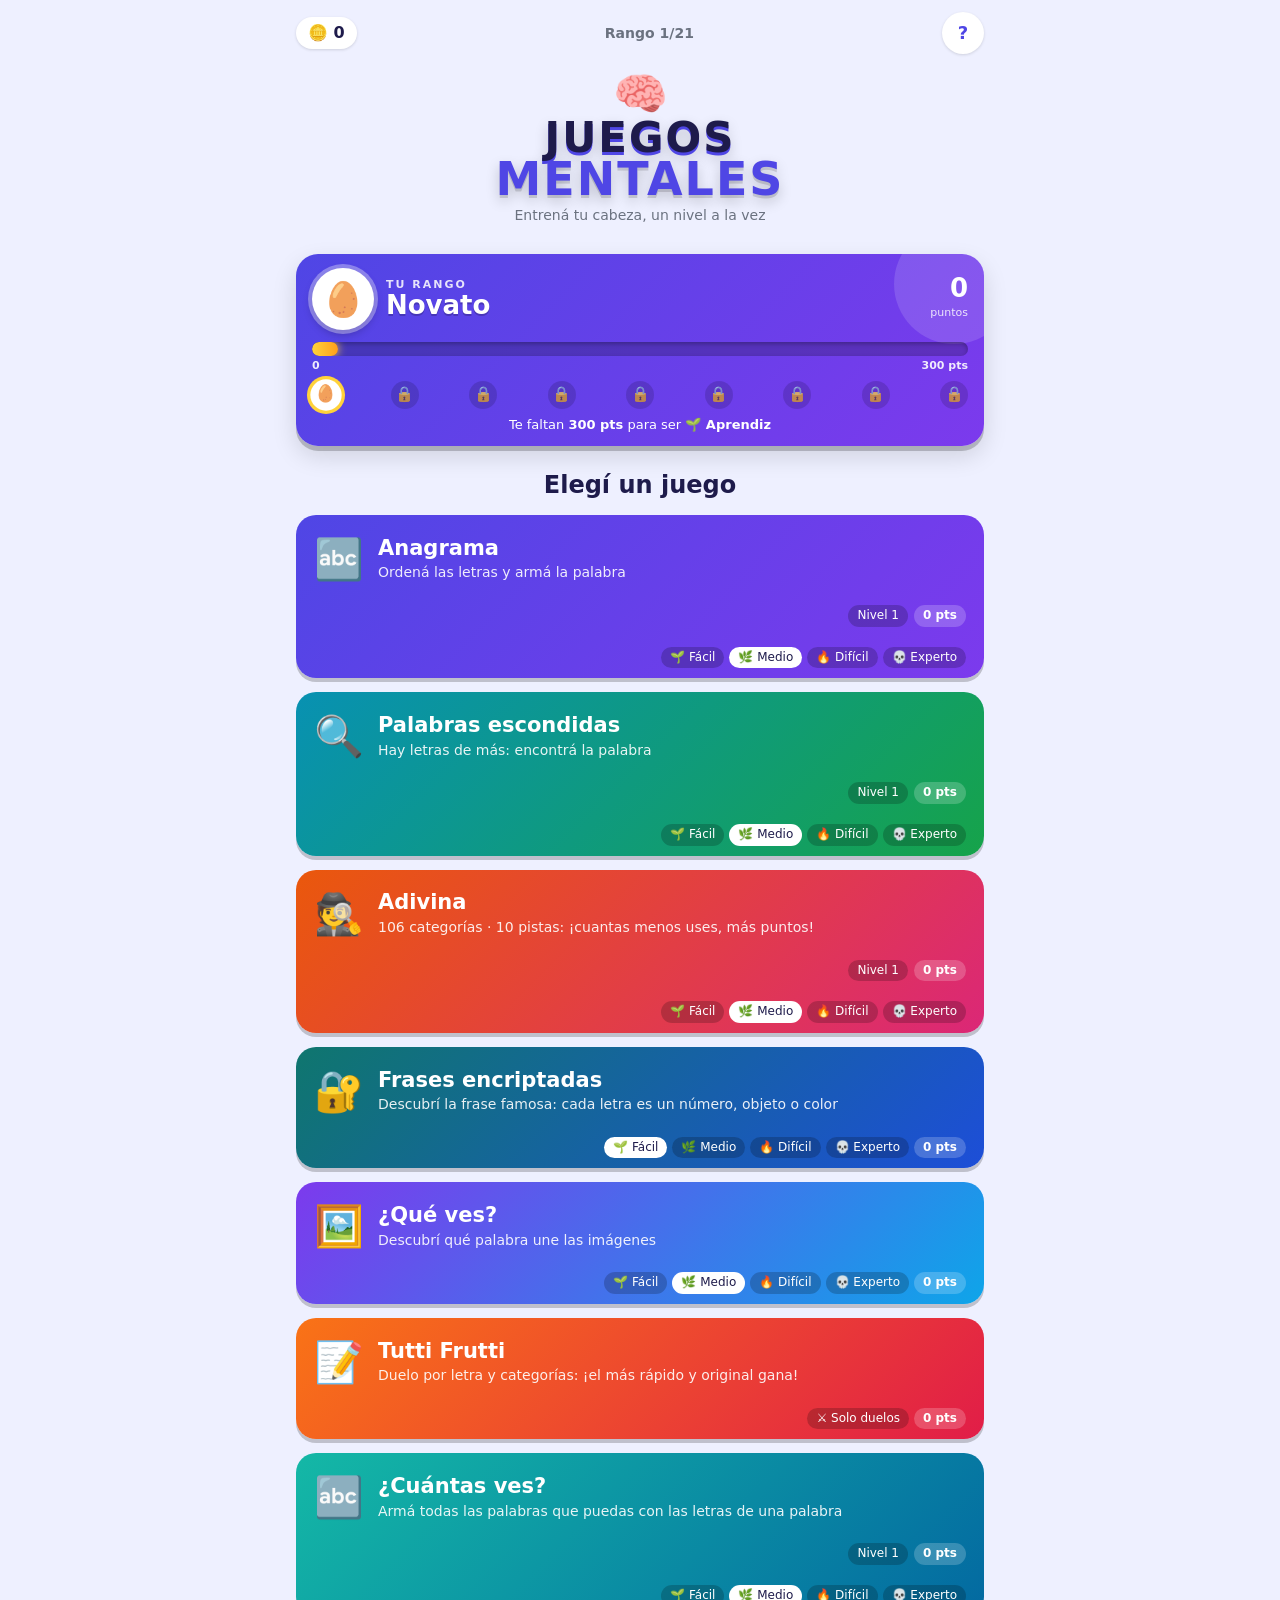
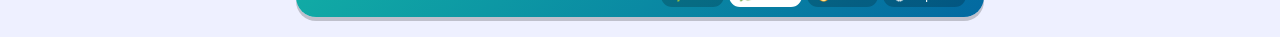
==== index.html @ 16357aaf "Duelos de Anagrama y Palabras escondidas como en Frases encriptadas; teclado QWERTY Co-Authored-By: " ====
<!doctype html>
<html lang="es-AR">
<head>
<meta charset="utf-8">
<meta name="viewport" content="width=device-width, initial-scale=1, viewport-fit=cover, user-scalable=no">
<title>Juegos mentales</title>
<meta name="description" content="Ordená las letras y encontrá la palabra. Niveles, tiempo, premios y logros.">
<meta name="theme-color" content="#4f46e5">
<link rel="manifest" href="manifest.webmanifest">
<link rel="icon" href="icons/icon.svg" type="image/svg+xml">
<link rel="apple-touch-icon" href="icons/icon-192.png">
<meta name="apple-mobile-web-app-capable" content="yes">
<meta name="mobile-web-app-capable" content="yes">
<meta name="apple-mobile-web-app-title" content="Juegos mentales">
<meta name="apple-mobile-web-app-status-bar-style" content="default">
<link rel="stylesheet" href="styles.css">
</head>
<body data-theme="claro">
<div id="app">
  <section id="menu" class="screen">
    <div class="topbar"><span class="coins">🪙 <b id="mCoins">0</b></span><span class="rank" id="mRank"></span><button class="ib help" data-help="all" aria-label="Cómo se juega">?</button></div>
    <div class="brand"><div class="brain">🧠</div><h1>JUEGOS<br><span>MENTALES</span></h1><p>Entrená tu cabeza, un nivel a la vez</p></div>
    <button class="grank" id="gRank" aria-label="Ver todos los rangos">
      <div class="gtop"><div class="gbadge" id="mBadge">🥚</div><div class="gname"><small>TU RANGO</small><b id="mRankName"></b></div><div class="gpts"><b id="mTotal">0</b><small>puntos</small></div></div>
      <div class="gtrack"><div class="gbar"><i id="mBar"></i></div><div class="gends"><span id="mFrom"></span><span id="mTo"></span></div></div>
      <div class="gsteps" id="mSteps"></div>
      <p class="gnext" id="mNext"></p>
    </button>
    <h2 class="mt">Elegí un juego</h2>
    <button class="gcard g1" data-game="ana"><span class="ico">🔤</span><span><b>Anagrama</b><small>Ordená las letras y armá la palabra</small></span><em><span id="mLvAna"></span><u id="mPtsAna"></u></em><em class="chips"><span data-diff="f">🌱 Fácil</span><span data-diff="m">🌿 Medio</span><span data-diff="d">🔥 Difícil</span><span data-diff="e">💀 Experto</span></em></button>
    <button class="gcard g2" data-game="hid"><span class="ico">🔍</span><span><b>Palabras escondidas</b><small>Hay letras de más: encontrá la palabra</small></span><em><span id="mLvHid"></span><u id="mPtsHid"></u></em><em class="chips"><span data-diff="f">🌱 Fácil</span><span data-diff="m">🌿 Medio</span><span data-diff="d">🔥 Difícil</span><span data-diff="e">💀 Experto</span></em></button>
    <button class="gcard g3" data-game="adi"><span class="ico">🕵️</span><span><b>Adivina</b><small>106 categorías · 10 pistas: ¡cuantas menos uses, más puntos!</small></span><em><span id="mLvAdi"></span><u id="mPtsAdi"></u></em><em class="chips"><span data-diff="f">🌱 Fácil</span><span data-diff="m">🌿 Medio</span><span data-diff="d">🔥 Difícil</span><span data-diff="e">💀 Experto</span></em></button>
    <button class="gcard g4" data-game="cri"><span class="ico">🔐</span><span><b>Frases encriptadas</b><small>Descubrí la frase famosa: cada letra es un número, objeto o color</small></span>
      <em class="chips"><span data-diff="f">🌱 Fácil</span><span data-diff="m">🌿 Medio</span><span data-diff="d">🔥 Difícil</span><span data-diff="e">💀 Experto</span><u id="mPtsCri"></u></em></button>
    <button class="gcard g5" data-game="qv"><span class="ico">🖼️</span><span><b>¿Qué ves?</b><small>Descubrí qué palabra une las imágenes</small></span><em class="chips"><span data-diff="f">🌱 Fácil</span><span data-diff="m">🌿 Medio</span><span data-diff="d">🔥 Difícil</span><span data-diff="e">💀 Experto</span><u id="mPtsQv"></u></em></button>
    <button class="gcard g6" data-game="tf"><span class="ico">📝</span><span><b>Tutti Frutti</b><small>Duelo por letra y categorías: ¡el más rápido y original gana!</small></span><em class="chips"><span>⚔ Solo duelos</span><u id="mPtsTf"></u></em></button>
    <button class="gcard g7" data-game="cv"><span class="ico">🔤</span><span><b>¿Cuántas ves?</b><small>Armá todas las palabras que puedas con las letras de una palabra</small></span><em><span id="mLvCv"></span><u id="mPtsCv"></u></em><em class="chips"><span data-diff="f">🌱 Fácil</span><span data-diff="m">🌿 Medio</span><span data-diff="d">🔥 Difícil</span><span data-diff="e">💀 Experto</span></em></button>
  </section>

  <section id="adHome" class="screen" hidden>
    <div class="topbar"><button class="ib" id="adBack" aria-label="Menú de juegos">‹</button><span class="coins">🪙 <b id="adCoins">0</b></span><span class="rank">Adivina</span><button class="ib help" data-help="adi" aria-label="Cómo se juega">?</button></div>
    <div class="diffs" id="adDiffs"></div>
    <div class="levelcard" id="adLvl"></div>
    <p class="tag">Descubrí la palabra oculta con la menor cantidad de pistas</p>
    <input class="search" id="adSearch" placeholder="🔎 Buscar entre las categorías" autocomplete="off">
    <div class="srsel"></div>
    <div class="duelrow"><button class="mini wide" data-dxk="adi" data-dx="live">⚔ Duelo en vivo</button><button class="mini wide" data-dxk="adi" data-dx="link">📨 Desafío por link</button></div>
    <div class="cats" id="adCats"></div>
  </section>

  <section id="adGame" class="screen" hidden>
    <div class="topbar"><button class="ib" id="adQuit" aria-label="Salir">✕</button><span class="rank" id="adCatName"></span><span class="coins">🪙 <b id="adTotal">0</b></span><button class="ib help" data-help="adi" aria-label="Cómo se juega">?</button></div>
    <div class="rival dxbar" hidden></div>
    <div class="dots" id="adDots"></div>
    <div class="goal" id="adGoal"></div>
    <div class="worth" id="adWorth"></div>
    <ol class="clues" id="adClues"></ol>
    <div class="guess"><input id="adIn" placeholder="Escribí tu respuesta" autocomplete="off" autocapitalize="off" spellcheck="false" enterkeyhint="send"><button class="mic" id="adMic" aria-label="Responder con la voz">🎤</button><button class="big" id="adGo">Adivinar</button></div>
    <div class="tools two"><button id="adMore">💡<small>Otra pista</small></button><button id="adSkip">⏭<small>Pasar · 0 pts</small></button></div>
    <div class="float" id="adFloat" aria-live="polite"></div>
  </section>

  <section id="crHome" class="screen" hidden>
    <div class="topbar"><button class="ib" id="crBack" aria-label="Menú de juegos">‹</button><span class="coins">🪙 <b id="crCoins">0</b></span><span class="rank" id="crRank"></span><button class="ib help" data-help="cri" aria-label="Cómo se juega">?</button></div>
    <div class="crlogo">🔐<h1>FRASES<br>ENCRIPTADAS</h1></div>
    <p class="tag">Elegí la dificultad y descifrá la frase famosa</p>
    <div class="diffs" id="crDiffs"></div>
    <div class="levelcard" id="crLvl"></div>
    <button class="big" id="crPlay">▶ Jugar</button>
    <div class="srsel"></div>
    <div class="duelrow"><button class="mini wide" data-dxk="cri" data-dx="live">⚔ Duelo en vivo</button><button class="mini wide" data-dxk="cri" data-dx="link">📨 Desafío por link</button></div>
    <p class="how">Cada letra se esconde detrás de un <b>número</b>, un <b>objeto</b> o un <b>color</b>, y se repite en toda la frase. Tocá un casillero, elegí la letra y, si descubrís una palabra, vas a ver aparecer letras en las demás.</p>
  </section>

  <section id="crGame" class="screen" hidden>
    <div class="topbar"><button class="ib" id="crQuit" aria-label="Salir">✕</button><span class="rank" id="crTitle"></span><span class="coins">🪙 <b id="crTotal">0</b></span><button class="ib help" data-help="cri" aria-label="Cómo se juega">?</button></div>
    <div class="rival dxbar" hidden></div>
    <div class="dots" id="crDots"></div>
    <div class="goal" id="crTag"></div>
    <div class="crworth" id="crWorth"></div>
    <div class="crphrase" id="crPhrase"></div>
    <div class="crkeys" id="crKeys"></div>
    <div class="tools three" id="crTools"><button id="crHint">💡<small>Letra · 10🪙</small></button><button id="crCheck">✔<small>Revisar</small></button><button id="crSkip">⏭<small>Pasar</small></button></div>
    <div class="float" id="crFloat" aria-live="polite"></div>
  </section>

  <section id="cvHome" class="screen" hidden>
    <div class="topbar"><button class="ib" id="cvBack" aria-label="Menú de juegos">‹</button><span class="coins">🪙 <b id="cvCoins">0</b></span><span class="rank" id="cvRank"></span><button class="ib help" data-help="cv" aria-label="Cómo se juega">?</button></div>
    <div class="crlogo">🔤<h1>¿CUÁNTAS VES?</h1></div>
    <p class="tag">Armá todas las palabras que puedas</p>
    <div class="diffs" id="cvDiffs"></div>
    <div class="levelcard" id="cvLvl"></div>
    <button class="big" id="cvPlay">▶ Jugar</button>
    <div class="srsel"></div>
    <div class="duelrow"><button class="mini wide" data-dxk="cv" data-dx="live">⚔ Duelo en vivo</button><button class="mini wide" data-dxk="cv" data-dx="link">📨 Desafío por link</button></div>
    <p class="how">Aparece una palabra: armá todas las palabras que puedas usando sus letras (de 2 letras o más, existentes en el diccionario). No hay pistas: escribilas, tocá las letras o decilas con el micrófono. Tenés que llegar a la meta antes de que se acabe el tiempo.</p>
  </section>

  <section id="cvGame" class="screen" hidden>
    <div class="topbar"><button class="ib" id="cvQuit" aria-label="Salir">✕</button><span class="lives" id="cvLives"></span><span class="coins">🪙 <b id="cvTotal">0</b></span><button class="ib help" data-help="cv" aria-label="Cómo se juega">?</button></div>
    <div class="rival dxbar" hidden></div>
    <div class="dots" id="cvDots"></div>
    <div class="timer"><i id="cvBar"></i><b id="cvTime"></b></div>
    <div class="cvword" id="cvWord"></div>
    <div class="cvcount" id="cvCount"></div>
    <div class="cvfound" id="cvFound"></div>
    <div class="cvcur" id="cvCur">·</div>
    <div class="cvtiles pool" id="cvTiles"></div>
    <div class="tools three"><button id="cvDel">⌫<small>Borrar</small></button><button id="cvShuf">🔀<small>Mezclar</small></button><button id="cvMic" class="mic">🎤<small>Decir</small></button></div>
    <button class="mini wide" id="cvDone">🏁 Terminar</button>
    <div class="float" id="cvFloat" aria-live="polite"></div>
  </section>

  <section id="qvHome" class="screen" hidden>
    <div class="topbar"><button class="ib" id="qvBack" aria-label="Menú de juegos">‹</button><span class="coins">🪙 <b id="qvCoins">0</b></span><span class="rank" id="qvRank"></span><button class="ib help" data-help="qv" aria-label="Cómo se juega">?</button></div>
    <div class="crlogo">🖼️<h1>¿QUÉ VES?</h1></div>
    <p class="tag">Descubrí qué palabra une las imágenes</p>
    <div class="diffs" id="qvDiffs"></div>
    <div class="levelcard" id="qvLvl"></div>
    <button class="big" id="qvPlay">▶ Jugar</button>
    <div class="srsel"></div>
    <div class="duelrow"><button class="mini wide" data-dxk="qv" data-dx="live">⚔ Duelo en vivo</button><button class="mini wide" data-dxk="qv" data-dx="link">📨 Desafío por link</button></div>
    <p class="how">Aparecen 2 o 3 imágenes que se relacionan: descubrí la palabra o frase (de 1 a 3 palabras). Te damos algunas letras de ayuda; a medida que subís de nivel y de dificultad, hay menos letras para ayudarte. ¡Y cuidado con el tiempo y las vidas!</p>
  </section>

  <section id="qvGame" class="screen" hidden>
    <div class="topbar"><button class="ib" id="qvQuit" aria-label="Salir">✕</button><span class="lives" id="qvLives"></span><span class="coins">🪙 <b id="qvTotal">0</b></span><button class="ib help" data-help="qv" aria-label="Cómo se juega">?</button></div>
    <div class="rival dxbar" hidden></div>
    <div class="dots" id="qvDots"></div>
    <div class="timer"><i id="qvBar"></i><b id="qvTime"></b></div>
    <div class="qvrubro" id="qvRubro"></div>
    <div class="qvimg" id="qvImg"></div>
    <div class="slots" id="qvSlots"></div>
    <div class="crkeys" id="qvKeys"></div>
    <div class="tools three"><button id="qvHint">💡<small>Letra · 10🪙</small></button><button id="qvMic" class="mic">🎤<small>Decir</small></button><button id="qvSkip">⏭<small>Pasar · −1 ❤</small></button></div>
    <div class="float" id="qvFloat" aria-live="polite"></div>
  </section>

  <section id="tfHome" class="screen" hidden>
    <div class="topbar"><button class="ib" id="tfBack" aria-label="Menú de juegos">‹</button><span class="coins">🪙 <b id="tfCoins">0</b></span><span class="rank" id="tfRank"></span><button class="ib help" data-help="tf" aria-label="Cómo se juega">?</button></div>
    <div class="crlogo">📝<h1>TUTTI<br>FRUTTI</h1></div>
    <p class="tag">Elegí las categorías y desafiá a un amigo</p>
    <div class="tfcats" id="tfCats"></div>
    <div class="tfcats" id="tfRounds"></div>
    <p class="how" id="tfCount"></p>
    <button class="mini wide" id="tfRand">🎲 Elegir 5 al azar</button>
    <div class="duelrow"><button class="big" data-tf="live">⚔ Duelo en vivo</button><button class="big" data-tf="link">📨 Desafío por link</button></div>
    <p class="how">Sale una letra: escribí una palabra de cada categoría. Terminá antes que tu rival para sumar puntos extra.</p>
  </section>

  <section id="tfGame" class="screen" hidden>
    <div class="topbar"><button class="ib" id="tfQuit" aria-label="Salir">✕</button><span class="rank">Tutti Frutti</span><span class="coins">🪙 <b id="tfTotal">0</b></span><button class="ib help" data-help="tf" aria-label="Cómo se juega">?</button></div>
    <div class="rival" id="tfRival" hidden></div>
    <div class="tfsum" id="tfSum"></div>
    <div class="tfhead"><div class="tfl" id="tfLetter"></div><div class="timer"><i id="tfBar"></i><b id="tfTime"></b></div></div>
    <div class="tfrows" id="tfRows"></div>
    <button class="big basta" id="tfBasta">¡BASTA!</button>
  </section>

  <section id="home" class="screen" hidden>
    <div class="topbar"><button class="ib" id="btnMenu" aria-label="Menú de juegos">‹</button><span class="coins">🪙 <b id="hCoins">0</b></span><span class="rank" id="hRank"></span><button class="ib" id="btnSound" aria-label="Sonido">🔊</button><button class="ib help" data-help="cur" aria-label="Cómo se juega">?</button></div>
    <div class="logo" id="hLogo" aria-hidden="true"></div>
    <p class="tag" id="hTag"></p>
    <div class="diffs" id="hDiffs"></div>
    <div class="levelcard" id="hCard"></div>
    <button class="big" id="btnPlay">▶ Jugar</button>
    <button class="chest" id="btnDaily"></button>
    <div class="srsel"></div>
    <div class="duelrow"><button class="mini wide" id="btnLive">⚔ Duelo en vivo</button><button class="mini wide" id="btnDuel">📨 Desafío por link</button></div>
    <div class="row3"><button id="btnAch">🏅 Logros</button><button id="btnShop">🛍 Tienda</button><button id="btnStats">📊 Estadísticas</button></div>
    <button class="link" id="btnInstall" hidden>⬇ Instalar en el celular</button>
  </section>

  <section id="game" class="screen" hidden>
    <div class="topbar"><button class="ib" id="btnHome" aria-label="Salir">✕</button><span class="lives" id="gLives"></span><span class="coins">🪙 <b id="gCoins">0</b></span><button class="ib" id="btnPause" aria-label="Pausa">⏸</button><button class="ib help" data-help="cur" aria-label="Cómo se juega">?</button></div>
    <div class="dots" id="gDots"></div>
    <div class="rival" id="gRival" hidden></div>
    <div class="timer"><i id="gBar"></i><b id="gTime"></b></div>
    <div class="streak" id="gStreak"></div>
    <div class="cat">Pista: <b id="gCat"></b> · <span id="gLen"></span></div>
    <div class="clue" id="gClue" hidden></div>
    <div class="slots" id="gSlots" aria-label="Tu respuesta"></div>
    <div class="answerline" id="gAnswer" aria-live="polite"></div>
    <div class="pool" id="gPool" aria-label="Letras"></div>
    <div class="tools">
      <button id="tShuffle">🔀<small>Mezclar</small></button>
      <button id="tHint">💡<small>Pista · 10🪙</small></button>
      <button id="tTime">⏱<small>+15 s · 15🪙</small></button>
      <button id="tSkip">⏭<small>Pasar · −❤</small></button>
    </div>
    <div class="float" id="gFloat" aria-live="polite"></div>
  </section>
</div>
<div id="modal" class="modal" hidden><div class="box" id="box"></div></div>
<div id="toast" class="toast" hidden></div>
<script src="words-extra.js"></script>
<script src="words.js"></script>
<script src="clues.js"></script>
<script src="adivina.js"></script>
<script src="adivina-1.js"></script>
<script src="adivina-2.js"></script>
<script src="adivina-3.js"></script>
<script src="adivina-4.js"></script>
<script src="adivina-5.js"></script>
<script src="adivina-6.js"></script>
<script src="adivina-7.js"></script>
<script src="adivina-8.js"></script>
<script src="adivina-9.js"></script>
<script src="adivina-10.js"></script>
<script src="adivina-11.js"></script>
<script src="adivina-12.js"></script>
<script src="aprende.js"></script>
<script src="scenes.js"></script>
<script src="frases.js"></script>
<script src="frases-extra.js"></script>
<script src="progreso.js"></script>
<script src="game.js"></script>
<script src="cripto.js"></script>
<script src="enigmas.js"></script>
<script src="enigmas-2.js"></script>
<script src="quever.js"></script>
<script src="cuantas.js"></script>
<script src="duelos.js"></script>
<script src="serie.js"></script>
<script src="voz.js"></script>
<script src="frutti-data.js"></script>
<script src="frutti-data2.js"></script>
<script src="frutti.js"></script>
<script src="instalar.js"></script>
<script>if ("serviceWorker" in navigator) navigator.serviceWorker.register("sw.js").catch(() => {});</script>
</body>
</html>
---- styles.css ----
:root{--bg:#eef0ff;--panel:#fff;--ink:#1e1b4b;--mut:#6b7280;--ac:#4f46e5;--ac2:#7c3aed;--tile:#fff;--tileb:#c7d2fe;--good:#16a34a;--bad:#dc2626;--gold:#f59e0b}
[data-theme=oscuro]{--bg:#0f172a;--panel:#1e293b;--ink:#e2e8f0;--mut:#94a3b8;--ac:#818cf8;--ac2:#a78bfa;--tile:#334155;--tileb:#475569}
[data-theme=oceano]{--bg:#e0f7fa;--panel:#fff;--ink:#083344;--ac:#0891b2;--ac2:#0e7490;--tileb:#a5f3fc}
[data-theme=bosque]{--bg:#ecfdf3;--panel:#fff;--ink:#14341f;--ac:#16a34a;--ac2:#15803d;--tileb:#bbf7d0}
[data-theme=atardecer]{--bg:#fff1e6;--panel:#fff;--ink:#431407;--ac:#ea580c;--ac2:#db2777;--tileb:#fed7aa}
*{box-sizing:border-box;-webkit-tap-highlight-color:transparent}
html,body{margin:0;height:100%}
body{background:var(--bg);color:var(--ink);font:16px/1.3 system-ui,-apple-system,Segoe UI,Roboto,sans-serif;overscroll-behavior:none}
button{font:inherit;color:inherit;cursor:pointer;border:0;background:none}
[hidden]{display:none!important}
#app{max-width:520px;margin:0 auto;min-height:100%;padding:env(safe-area-inset-top) 16px env(safe-area-inset-bottom)}
.screen{display:flex;flex-direction:column;gap:14px;padding:12px 0 20px;min-height:100vh}
.topbar{display:flex;align-items:center;justify-content:space-between;gap:8px}
.coins{background:var(--panel);padding:6px 12px;border-radius:99px;font-weight:700;box-shadow:0 1px 3px #0002}
.rank{color:var(--mut);font-weight:600;font-size:14px}
.ib{width:42px;height:42px;border-radius:50%;background:var(--panel);box-shadow:0 1px 3px #0002;font-size:18px}
.ib:disabled{opacity:.3}
.logo{display:flex;justify-content:center;gap:5px;margin-top:6px}
.logo i{font-style:normal;font-weight:800;flex:1;max-width:34px;height:42px;display:grid;place-items:center;border-radius:9px;background:linear-gradient(135deg,var(--ac),var(--ac2));color:#fff;font-size:22px;box-shadow:0 3px 0 #0003}
.logo i:nth-child(odd){transform:rotate(-4deg)}.logo i:nth-child(even){transform:rotate(4deg) translateY(2px)}
.tag{text-align:center;color:var(--mut);margin:0}
.levelcard{display:flex;align-items:center;justify-content:space-between;background:var(--panel);border-radius:20px;padding:14px;box-shadow:0 2px 8px #0002}
.levelcard .mid{text-align:center;flex:1}.levelcard small{color:var(--mut)}
.levelcard b{display:block;font-size:56px;line-height:1;color:var(--ac)}
.stars{font-size:26px;color:#cbd5e1;letter-spacing:3px}.stars .on{color:var(--gold)}
.big{background:linear-gradient(135deg,var(--ac),var(--ac2));color:#fff;font-weight:800;font-size:20px;padding:16px;border-radius:16px;box-shadow:0 4px 0 #0003;width:100%}
.big:active{transform:translateY(2px);box-shadow:0 2px 0 #0003}
.link{color:var(--ac);font-weight:600;padding:10px;text-align:center;width:100%}
.chest{background:var(--panel);border-radius:16px;padding:12px;text-align:center;box-shadow:0 1px 4px #0002;border:2px solid transparent}
.chest small{display:block;color:var(--mut)}
.chest.ready{border-color:var(--gold);animation:pulse 1.4s infinite}
@keyframes pulse{50%{transform:scale(1.025)}}
.row3{display:grid;grid-template-columns:repeat(3,1fr);gap:10px}
.row3 button{background:var(--panel);padding:12px 4px;border-radius:14px;font-size:14px;font-weight:600;box-shadow:0 1px 3px #0002}
.lives{font-size:22px;letter-spacing:2px;color:#cbd5e1}.lives .on{color:var(--bad)}
.dots{display:flex;gap:6px;justify-content:center}
.dots i{width:22px;height:8px;border-radius:5px;background:var(--tileb)}
.dots .done{background:var(--good)}.dots .cur{background:var(--ac)}
.timer{position:relative;height:26px;border-radius:13px;background:var(--panel);overflow:hidden;box-shadow:inset 0 1px 3px #0003}
.timer i{position:absolute;inset:0 auto 0 0;background:var(--good);width:100%;transition:width .1s linear,background .3s}
.timer i.mid{background:var(--gold)}.timer i.low{background:var(--bad)}
.timer b{position:absolute;inset:0;display:grid;place-items:center;font-size:14px;color:#000a;mix-blend-mode:normal}
.streak{text-align:center;min-height:20px;font-weight:700;color:var(--gold)}
.cat{text-align:center;color:var(--mut)}.cat b{color:var(--ink)}
.slots,.pool{display:flex;flex-wrap:wrap;justify-content:center;gap:8px}
.pool{margin-top:6px}
.tile{width:44px;height:52px;border-radius:11px;background:var(--tile);border:2px solid var(--tileb);font-size:24px;font-weight:800;color:var(--ink);box-shadow:0 3px 0 var(--tileb);transition:transform .1s}
.tile:active{transform:scale(.92)}
.pool .tile.gone{opacity:.15;box-shadow:none}
.slot{background:transparent;border-style:dashed;box-shadow:none}
.slot.fill{background:var(--tile);border-style:solid;box-shadow:0 3px 0 var(--tileb)}
.slot.lock{background:var(--ac);border-color:var(--ac);color:#fff}
@media(max-width:380px){.tile{width:38px;height:46px;font-size:21px}}
.shake{animation:shake .4s}
@keyframes shake{25%{transform:translateX(-8px)}75%{transform:translateX(8px)}}
.win .tile{background:var(--good);border-color:var(--good);color:#fff;animation:hop .5s}
@keyframes hop{50%{transform:translateY(-10px)}}
.reveal .tile{background:var(--bad);border-color:var(--bad);color:#fff}
.tools{display:grid;grid-template-columns:repeat(4,1fr);gap:8px;margin-top:auto}
.tools button{background:var(--panel);border-radius:14px;padding:10px 2px;font-size:22px;box-shadow:0 1px 3px #0002}
.tools small{display:block;font-size:10.5px;color:var(--mut);margin-top:2px}
.float{position:fixed;left:50%;top:26%;transform:translate(-50%,0);font-size:28px;font-weight:800;opacity:0;pointer-events:none;text-shadow:0 2px 6px #0004}
.float.good{color:var(--good)}.float.bad{color:var(--bad)}
.float.go{animation:fl 1.1s ease-out}
@keyframes fl{0%{opacity:1;transform:translate(-50%,10px)}100%{opacity:0;transform:translate(-50%,-50px)}}
.paused .pool,.paused .slots{filter:blur(8px)}
.modal{position:fixed;inset:0;background:#0008;display:grid;place-items:center;padding:16px;z-index:10}
.box{background:var(--panel);border-radius:22px;padding:20px;width:100%;max-width:420px;max-height:88vh;overflow:auto;text-align:center;display:flex;flex-direction:column;gap:10px}
.box h2{margin:0}.box p{margin:0;color:var(--mut)}
.big2{font-size:34px!important;font-weight:800;color:var(--gold)!important}
.big3{font-size:44px}.rankup{color:var(--ac)!important}
.list{display:flex;flex-direction:column;gap:8px;text-align:left}
.li{display:flex;align-items:center;gap:10px;padding:10px;border-radius:12px;background:var(--bg)}
.li div{flex:1}.li small{display:block;color:var(--mut)}.li em{font-style:normal;font-weight:700}
.li:not(.got) span:first-child{filter:grayscale(1)}
.mini{background:var(--ac);color:#fff;padding:8px 12px;border-radius:10px;font-weight:700}
.mini:disabled{background:var(--tileb);color:var(--mut)}
.coinline{text-align:center}
.toast{position:fixed;left:50%;bottom:24px;transform:translateX(-50%);background:#111c;color:#fff;padding:10px 16px;border-radius:99px;z-index:20;max-width:90%;text-align:center}
.duel{background:linear-gradient(135deg,#0ea5e9,#6366f1);color:#fff;border-radius:16px;padding:12px;text-align:center;box-shadow:0 3px 0 #0003}
.duel small{display:block;opacity:.85}
.box input{font:inherit;padding:12px;border-radius:12px;border:2px solid var(--tileb);background:var(--bg);color:var(--ink);text-align:center}
.vs{display:flex;align-items:center;justify-content:center;gap:18px}.vs div{display:flex;flex-direction:column}.vs b{font-size:40px;color:var(--ac)}.vs small{color:var(--mut)}.vs span{color:var(--mut)}
.mini.wide{width:100%}
.mt{margin:6px 0 0;text-align:center;font-size:24px}
.gcard{display:flex;align-items:center;gap:14px;text-align:left;padding:18px;border-radius:20px;color:#fff;box-shadow:0 4px 0 #0003;position:relative}
.gcard:active{transform:translateY(2px);box-shadow:0 2px 0 #0003}
.g1{background:linear-gradient(135deg,#4f46e5,#7c3aed)}.g2{background:linear-gradient(135deg,#0891b2,#16a34a)}
.gcard .ico{font-size:40px}.gcard b{display:block;font-size:21px}.gcard small{opacity:.9;font-size:14px}
.gcard{flex-wrap:wrap}.gcard em{flex-basis:100%;font-style:normal;font-size:12px;display:flex;flex-direction:row;justify-content:flex-end;gap:6px;margin-top:6px}
.gcard em span,.gcard em u{background:#0003;padding:3px 9px;border-radius:99px;text-decoration:none;display:block}.gcard em u{background:#fff3;font-weight:800}
.brand{text-align:center;margin:4px 0 10px}.brain{font-size:44px;line-height:1;animation:bob 2.4s ease-in-out infinite}
.brand h1{margin:2px 0 4px;font-size:42px;line-height:.95;font-weight:900;letter-spacing:2px;color:var(--ink);text-shadow:0 3px 0 var(--ac),0 6px 14px #0003}
.brand h1 span{color:var(--ac);font-size:46px;text-shadow:0 3px 0 #0002,0 6px 14px #0003}.brand p{margin:0;color:var(--mut);font-size:14px}
@keyframes bob{50%{transform:translateY(-5px) rotate(-4deg)}}
.tile.hl{background:#fde68a;border-color:#f59e0b;box-shadow:0 3px 0 #f59e0b;color:#78350f;animation:glow 1s infinite alternate}
@keyframes glow{to{transform:translateY(-3px)}}
.rival{text-align:center;font-weight:700;color:var(--ac);background:var(--panel);border-radius:99px;padding:5px 12px;font-size:14px;box-shadow:0 1px 3px #0002}
.duel.live{background:linear-gradient(135deg,#f59e0b,#ef4444)}
.code{font-size:40px;font-weight:800;letter-spacing:6px;color:var(--ac);background:var(--bg);border-radius:14px;padding:8px}
.clue{text-align:center;background:var(--panel);border-radius:14px;padding:10px 14px;font-weight:600;box-shadow:0 1px 3px #0002}
.g3{background:linear-gradient(135deg,#ea580c,#db2777)}
.cats{display:grid;grid-template-columns:1fr 1fr;gap:10px}
.cats button{background:var(--panel);border-radius:16px;padding:16px 8px;font-weight:700;box-shadow:0 2px 0 #0002;display:flex;flex-direction:column;gap:2px;align-items:center}
.cats small{color:var(--mut);font-weight:500}.cats .ico{font-size:28px}
.cats .mix{grid-column:1/-1;background:linear-gradient(135deg,var(--ac),var(--ac2));color:#fff}.cats .mix small{color:#fffb}
.worth{text-align:center;font-weight:800;color:var(--ac);font-size:18px}
.clues{list-style:none;margin:0;padding:0;display:flex;flex-direction:column;gap:7px;flex:1;overflow:auto}
.clues li{background:var(--panel);border-radius:12px;padding:10px 12px;display:flex;gap:10px;align-items:flex-start;box-shadow:0 1px 3px #0002}
.clues li b{background:var(--tileb);color:var(--ink);min-width:26px;height:26px;border-radius:50%;display:grid;place-items:center;font-size:13px}
.clues li.new{border:2px solid var(--ac);animation:pop .35s}
.clues li.auto b{background:var(--gold);color:#fff}
@keyframes pop{from{transform:scale(.95);opacity:.2}}
.guess{display:flex;gap:8px}.guess input{flex:1;min-width:0;font:inherit;padding:12px;border-radius:12px;border:2px solid var(--tileb);background:var(--panel);color:var(--ink)}
.guess .big{width:auto;padding:12px 16px;font-size:16px}
.tools.two{grid-template-columns:1fr 1fr}
.reveal-msg{text-align:center;font-size:22px;font-weight:800;color:var(--good)}
body.scened::before{content:"";position:fixed;inset:0;z-index:-2;background:var(--scene) center bottom/cover no-repeat}
body.scened::after{content:"";position:fixed;inset:0;z-index:-1;background:var(--veil,transparent)}
[data-theme=oscuro]{--veil:rgba(15,23,42,.72)}
.levelcard .world{display:block;margin-top:2px}
.search{font:inherit;padding:12px 14px;border-radius:14px;border:2px solid var(--tileb);background:var(--panel);color:var(--ink);width:100%}
.goal{text-align:center;color:var(--mut);font-size:14px;font-weight:600}
#adLvl .mid small{display:block}
.gcard>span:nth-child(2){flex:1;min-width:0;text-align:left}.gcard{padding-bottom:10px}
/* ---- Frases encriptadas ---- */
.g4{background:linear-gradient(135deg,#0f766e,#1d4ed8)}
.chips{gap:5px!important;flex-wrap:wrap}.chips span{cursor:pointer}.chips span.on{background:#fff!important;color:#1e1b4b}
.crlogo{text-align:center;font-size:44px;line-height:1}.crlogo h1{margin:4px 0 0;font-size:34px;font-weight:900;letter-spacing:2px;line-height:1;color:var(--ink);text-shadow:0 3px 0 var(--ac),0 6px 14px #0003}
.diffs{display:grid;grid-template-columns:repeat(4,1fr);gap:8px}.diffs button{background:var(--panel);border-radius:14px;padding:10px 2px;box-shadow:0 1px 3px #0002;border:2px solid transparent;display:flex;flex-direction:column;align-items:center;gap:2px}
.diffs button span{font-size:22px}.diffs b{font-size:13px}.diffs small{font-size:11px;color:var(--mut)}.diffs .on{border-color:var(--ac);background:var(--tileb)}
.how{font-size:13px;color:var(--mut);text-align:center;margin:0;background:var(--panel);border-radius:14px;padding:10px 12px}
.crphrase{display:flex;flex-wrap:wrap;gap:12px 14px;justify-content:center;background:var(--panel);border-radius:18px;padding:14px 8px;box-shadow:0 2px 8px #0002}
.cw{display:inline-flex;gap:2px}.cp{align-self:flex-start;font-size:20px;font-weight:800;padding-top:3px}
.cc{width:26px;display:flex;flex-direction:column;align-items:center;gap:2px;padding:0;background:none}
.cc .cl{width:100%;height:32px;display:flex;align-items:center;justify-content:center;font-size:20px;font-weight:800;border-bottom:3px solid var(--ink);background:var(--tile);border-radius:6px 6px 0 0;color:var(--ink)}
.cc>b{font-size:12px;font-weight:700;color:var(--mut);min-height:20px;display:flex;align-items:center;justify-content:center}
.cc>b.ob{font-size:17px}.cc>b.co{width:22px;height:20px;border-radius:6px;color:#fff;font-size:10px;text-shadow:0 1px 2px #000a}
.cc.lk .cl{background:var(--tileb);color:var(--ac)}.cc.sel .cl{background:#fde68a;border-bottom-color:var(--gold);box-shadow:0 0 0 2px var(--gold)}
.cc.bad .cl{background:#fecaca;color:var(--bad);border-bottom-color:var(--bad)}
.crkeys{display:flex;flex-direction:column;gap:5px}.crkeys .krow{display:flex;justify-content:center;gap:4px}.crkeys .krow button{flex:1;max-width:44px;min-width:0}.crkeys .krow .wide{flex:1.6;max-width:70px}.crkeys button{background:var(--panel);border-radius:10px;padding:10px 0;font-weight:800;font-size:16px;box-shadow:0 1px 3px #0002;color:var(--ink)}
.crkeys .used{opacity:.4}.crkeys .del{background:var(--tileb)}
.crq{font-size:18px;font-weight:700;margin:6px 0}.crau{color:var(--mut);margin:0 0 6px}
#crGame .tools{margin-top:0}
/* ---- ¿Qué ves? ---- */
.g5{background:linear-gradient(135deg,#7c3aed,#0ea5e9)}
.qvimg{font-size:112px;line-height:1.1;text-align:center;background:var(--panel);border-radius:22px;padding:18px 0;box-shadow:0 2px 8px #0002;user-select:none}
.qvimg.pop{animation:qvpop .45s ease}@keyframes qvpop{0%{transform:scale(.6) rotate(-8deg);opacity:0}70%{transform:scale(1.08)}100%{transform:scale(1);opacity:1}}
#qvSlots{display:flex;flex-wrap:wrap;gap:6px;justify-content:center}#qvSlots .bad{background:#fecaca;color:var(--bad)}
#qvGame .tools{margin-top:0}

.qvimg svg{width:132px;height:132px;display:block;margin:0 auto}

/* ---- Rango global ---- */
.grank{width:100%;text-align:left;color:#fff;background:linear-gradient(135deg,var(--ac),var(--ac2));border-radius:22px;padding:14px 16px 12px;margin:6px 0 4px;box-shadow:0 5px 0 #0003,0 10px 24px #0002;position:relative;overflow:hidden}
.grank::after{content:"";position:absolute;right:-30px;top:-30px;width:120px;height:120px;border-radius:50%;background:#fff2}
.gtop{display:flex;align-items:center;gap:12px;position:relative;z-index:1}
.gbadge{width:62px;height:62px;border-radius:50%;background:#fff;display:grid;place-items:center;font-size:34px;box-shadow:0 0 0 4px #fff5,0 4px 10px #0004;flex:none}
.gname{flex:1;min-width:0}.gname small{display:block;font-size:11px;letter-spacing:2px;opacity:.85;font-weight:700}.gname b{display:block;font-size:26px;line-height:1.05;font-weight:900;text-shadow:0 2px 0 #0003}
.gpts{text-align:right}.gpts b{display:block;font-size:26px;font-weight:900;line-height:1}.gpts small{font-size:11px;opacity:.85}
.gtrack{margin-top:12px;position:relative;z-index:1}
.gbar{height:14px;background:#0003;border-radius:99px;overflow:hidden;box-shadow:inset 0 2px 4px #0004}
.gbar i{display:block;height:100%;border-radius:99px;background:linear-gradient(90deg,#ffd23a,#ff9f1c);box-shadow:0 0 10px #ffd23a;transition:width .8s cubic-bezier(.2,.8,.2,1);position:relative;overflow:hidden}
.gbar i::after{content:"";position:absolute;inset:0;background:linear-gradient(90deg,transparent,#fff8,transparent);transform:translateX(-100%);animation:shine 2.6s infinite}
@keyframes shine{to{transform:translateX(100%)}}
.gends{display:flex;justify-content:space-between;font-size:11px;font-weight:700;opacity:.9;margin-top:3px}
.gsteps{display:flex;justify-content:space-between;margin-top:8px;position:relative;z-index:1}
.gsteps i{font-style:normal;width:28px;height:28px;border-radius:50%;display:grid;place-items:center;font-size:15px;background:#0003;opacity:.7}
.gsteps i.done{background:#fff4;opacity:1}.gsteps i.cur{background:#fff;opacity:1;box-shadow:0 0 0 3px #ffd23a;transform:scale(1.12)}
.gnext{margin:8px 0 0;font-size:13px;text-align:center;position:relative;z-index:1}.gnext b{font-weight:800}
.li.mine{background:var(--tileb);border-radius:12px}

.tools.three{grid-template-columns:repeat(3,1fr)}
.crworth{text-align:center;font-size:14px;color:var(--mut);font-weight:600}.crworth b{color:var(--ac);font-size:16px}
.crtext{display:flex;flex-wrap:wrap;gap:12px 14px;justify-content:center}
.crauthor{display:flex;flex-wrap:wrap;gap:10px 12px;justify-content:center;align-items:flex-start;margin-top:8px;padding-top:10px;border-top:2px dashed var(--tileb)}
.crauthor .dash{padding-top:6px}.crorigin{text-align:center;margin-top:8px;color:var(--mut);font-weight:700}
.crphrase{flex-direction:column;align-items:stretch;gap:0}
.ib.help{font-weight:900;color:var(--ac)}
.helpbox h2{margin:0 0 6px}.helpbox .hl{text-align:left;margin:6px 0;font-size:15px;line-height:1.35}.helpbox .hl b{color:var(--ac)}
.helpbox .hg{margin:10px 0 2px;font-weight:800;text-align:left}

/* Evita saltos de diseño que hacían tocar otra letra */
.answerline{min-height:26px;text-align:center;font-weight:600;color:var(--bad)}.answerline b{letter-spacing:2px}
.rival{height:32px;line-height:22px;white-space:nowrap;overflow:hidden;text-overflow:ellipsis}
.cat{min-height:22px;white-space:nowrap;overflow:hidden;text-overflow:ellipsis}
.clue{min-height:44px}
.streak{height:22px}
#game .pool{min-height:120px;align-content:flex-start}
.duelrow{display:flex;gap:8px;margin:10px 0}.duelrow .mini{flex:1}

.g6{background:linear-gradient(135deg,#f97316,#e11d48)}
.tfcats{display:flex;flex-wrap:wrap;gap:6px;margin:8px 0}
.tfcats .chip{border:1px solid var(--line,#0003);background:var(--panel);color:inherit;border-radius:99px;padding:6px 10px;font-size:13px;cursor:pointer}
.tfcats .chip.on{background:var(--ac);color:#fff;border-color:var(--ac)}
.tfhead{display:flex;align-items:center;gap:12px;margin:8px 0}
.tfl{font-size:56px;font-weight:900;line-height:1;background:var(--panel);border-radius:16px;padding:6px 18px;color:var(--ac);box-shadow:0 2px 6px #0003}
.tfhead .timer{flex:1}
.tfrows{display:flex;flex-direction:column;gap:8px;margin:8px 0}
.tfrow{display:flex;flex-direction:column;gap:2px;font-size:13px;font-weight:700}
.tfrow input{font-size:18px;padding:10px 12px;border-radius:10px;border:2px solid var(--line,#0003);background:var(--panel);color:inherit;text-transform:capitalize}
.basta{background:#e11d48;margin-top:6px}
.tfres{max-height:84vh;display:flex;flex-direction:column}
.tfscroll{overflow:auto;max-height:42vh;margin:6px 0;text-align:left}
.tfrr{border-top:1px solid #0002;padding:6px 0}.tfrr h4{margin:0 0 4px;font-size:13px}
.tfpair{display:flex;gap:6px}.tfc{flex:1;border-radius:8px;padding:5px 7px;font-size:13px;background:#0001;min-width:0}
.tfc b{display:block;overflow-wrap:anywhere}.tfc small{display:block;font-size:11px}
.tfc.ok{background:#16a34a33}.tfc.mal{background:#f59e0b44}.tfc.rep{background:#3b82f644}.tfc.no{background:#dc262633}
.pp{opacity:.8}.tfbon{font-weight:700;margin:2px 0}.tfhint{font-size:12px;opacity:.8;margin:2px 0}
.tfsum{text-align:center;font-weight:700;font-size:13px;margin:4px 0}.tfacc{margin:2px 0}.tft{width:100%;border-collapse:collapse;font-size:14px}.tft th,.tft td{padding:4px;border-bottom:1px solid #0002;text-align:center}
.srsel{margin:8px 0;text-align:center}.srsel small{display:block;font-weight:700;margin-bottom:4px}.srsel div{display:flex;gap:6px;justify-content:center}.srsel .chip{border:1px solid #0003;background:var(--panel);color:inherit;border-radius:99px;padding:6px 14px;font-size:14px;cursor:pointer}.srsel .chip.on{background:var(--ac);color:#fff;border-color:var(--ac)}
.tfv{display:flex;gap:6px;align-items:center;margin-top:3px;flex-wrap:wrap}.tfv a{font-size:11px;color:var(--ac)}.tfv .mini{padding:2px 8px;font-size:11px}
/* ---- Adaptación a distintas pantallas ---- */
.screen{min-height:100vh;min-height:100dvh}
.box{max-height:88vh;max-height:88dvh}
.coins,.lives{white-space:nowrap}
@media(max-width:360px){
  .topbar{gap:4px}.ib{width:36px;height:36px;font-size:16px}.coins{padding:5px 9px}.rank{font-size:12px}.lives{font-size:14px}
  .big{font-size:18px;padding:14px}.levelcard b{font-size:44px}.qvimg svg{width:110px;height:110px}
  .crkeys{gap:4px}.crkeys button{padding:8px 0;font-size:15px}.tools button{padding:8px 2px;font-size:20px}
}
@media(min-width:700px){
  #app{max-width:640px}.tile{width:52px;height:60px;font-size:28px}.qvimg svg{width:170px;height:170px}.crkeys button{padding:12px 0;font-size:18px}.tools button{padding:14px 4px}
}
@media(min-width:1000px){#app{max-width:720px}}
@media(max-height:520px){
  .screen{gap:6px;padding:6px 0 10px;min-height:0}.ib{width:34px;height:34px}.big{padding:9px;font-size:17px}
  .tile{width:38px;height:44px;font-size:20px}.slots,.pool{gap:5px}#game .pool{min-height:0}
  .qvimg{padding:6px 0}.qvimg svg{width:84px;height:84px}.crkeys button{padding:6px 0}.tools button{padding:6px 2px;font-size:18px}
  .levelcard b{font-size:36px}.tfl{font-size:36px;padding:2px 12px}.tfrow input{padding:6px 10px;font-size:16px}.crphrase{padding:8px 6px}.timer{height:20px}
}

/* ---- niveles largos ---- */
.lvpath{display:block;height:8px;border-radius:99px;background:#0002;overflow:hidden;margin:8px auto 2px;max-width:220px}.lvpath i{display:block;height:100%;background:linear-gradient(90deg,var(--ac),var(--ac2));border-radius:99px}
.lvnav{display:flex;gap:4px}.lvnav .ib{width:36px;height:36px}
.qvimg{position:relative;overflow:hidden}.qvtw{position:absolute;right:8px;top:8px;font-size:12px;background:#0006;color:#fff;border-radius:99px;padding:3px 9px}
.qvw{transition:transform .2s,filter .2s}

/* ---- voz ---- */
.mic{background:var(--panel);border-radius:14px;box-shadow:0 1px 3px #0002;font-size:22px;min-width:52px}
#adMic{padding:0 12px}
.mic.on{background:#e11d48;color:#fff;animation:micp 1s infinite}
@keyframes micp{0%,100%{box-shadow:0 0 0 0 #e11d4866}50%{box-shadow:0 0 0 10px #e11d4800}}
/* Aviso de instalación */
.instbar{position:fixed;left:8px;right:8px;bottom:calc(8px + env(safe-area-inset-bottom));z-index:60;display:flex;align-items:center;gap:10px;padding:10px 12px;border-radius:14px;background:#1e1b4b;color:#fff;font-size:.85rem;box-shadow:0 6px 20px #0006;max-width:500px;margin:0 auto}
.instbar span{flex:1}.instbar a{background:#fbbf24;color:#1e1b4b;font-weight:800;padding:8px 12px;border-radius:10px;text-decoration:none}.instbar button{background:none;border:0;color:#fff;font-size:1.1rem}
/* Categorías completadas */
#adCats button.full{opacity:.55;filter:grayscale(.6)}#adCats button.lap{opacity:1;filter:none;background:linear-gradient(135deg,#f59e0b,#ec4899);color:#fff}
/* ¿Qué ves? con varias imágenes */
.qvrubro{text-align:center;font-size:14px;opacity:.9;margin:2px 0 6px}
.qvcards{display:flex;justify-content:center;align-items:stretch;gap:10px;padding:0 10px}
.qvc{flex:1 1 0;max-width:34%;display:flex;align-items:center;justify-content:center;background:#ffffff80;border-radius:16px;padding:10px 0;font-size:64px;line-height:1.1}
.qvcards.c2 .qvc{font-size:80px;max-width:40%}
#qvSlots{gap:6px 18px}.qvword{display:inline-flex;gap:5px}
@media (max-width:360px){.qvc{font-size:46px}.qvcards.c2 .qvc{font-size:60px}}
@media (min-width:700px){.qvc{font-size:84px}.qvcards.c2 .qvc{font-size:104px}}

/* ¿Qué ves?: casillas que se adaptan al ancho */
#qvSlots .tile{width:var(--tw,44px);height:calc(var(--tw,44px)*1.18);font-size:calc(var(--tw,44px)*.52);min-width:0}
.qvword{max-width:100%;flex-wrap:wrap;justify-content:center}

/* ¿Cuántas ves? */
.g7{background:linear-gradient(135deg,#14b8a6,#0369a1)}
.cvword{text-align:center;font-size:clamp(26px,9vw,44px);font-weight:900;letter-spacing:.12em;margin:4px 0 0;word-break:break-word}
.cvcount{text-align:center;font-size:14px;opacity:.9}
.cvfound{display:flex;flex-wrap:wrap;gap:5px;justify-content:center;align-content:flex-start;min-height:74px;max-height:26vh;overflow-y:auto;padding:6px;background:var(--panel);border-radius:12px;margin:6px 0}
.cvfound span{background:var(--good);color:#fff;border-radius:999px;padding:3px 10px;font-weight:700;font-size:14px}
.cvfound em{opacity:.6;font-size:13px;align-self:center}
.cvcur{text-align:center;font-size:28px;font-weight:900;letter-spacing:.15em;min-height:38px;text-transform:uppercase}
.cvtiles{display:flex;flex-wrap:wrap;gap:6px;justify-content:center;margin:4px 0}
.cvtiles .tile{width:42px;height:48px;font-size:22px}
.tools.four{grid-template-columns:repeat(4,1fr)}
.cvmiss{font-size:13px;line-height:1.6;max-height:30vh;overflow:auto;text-align:left}
#cvGame .tools{margin-top:0}
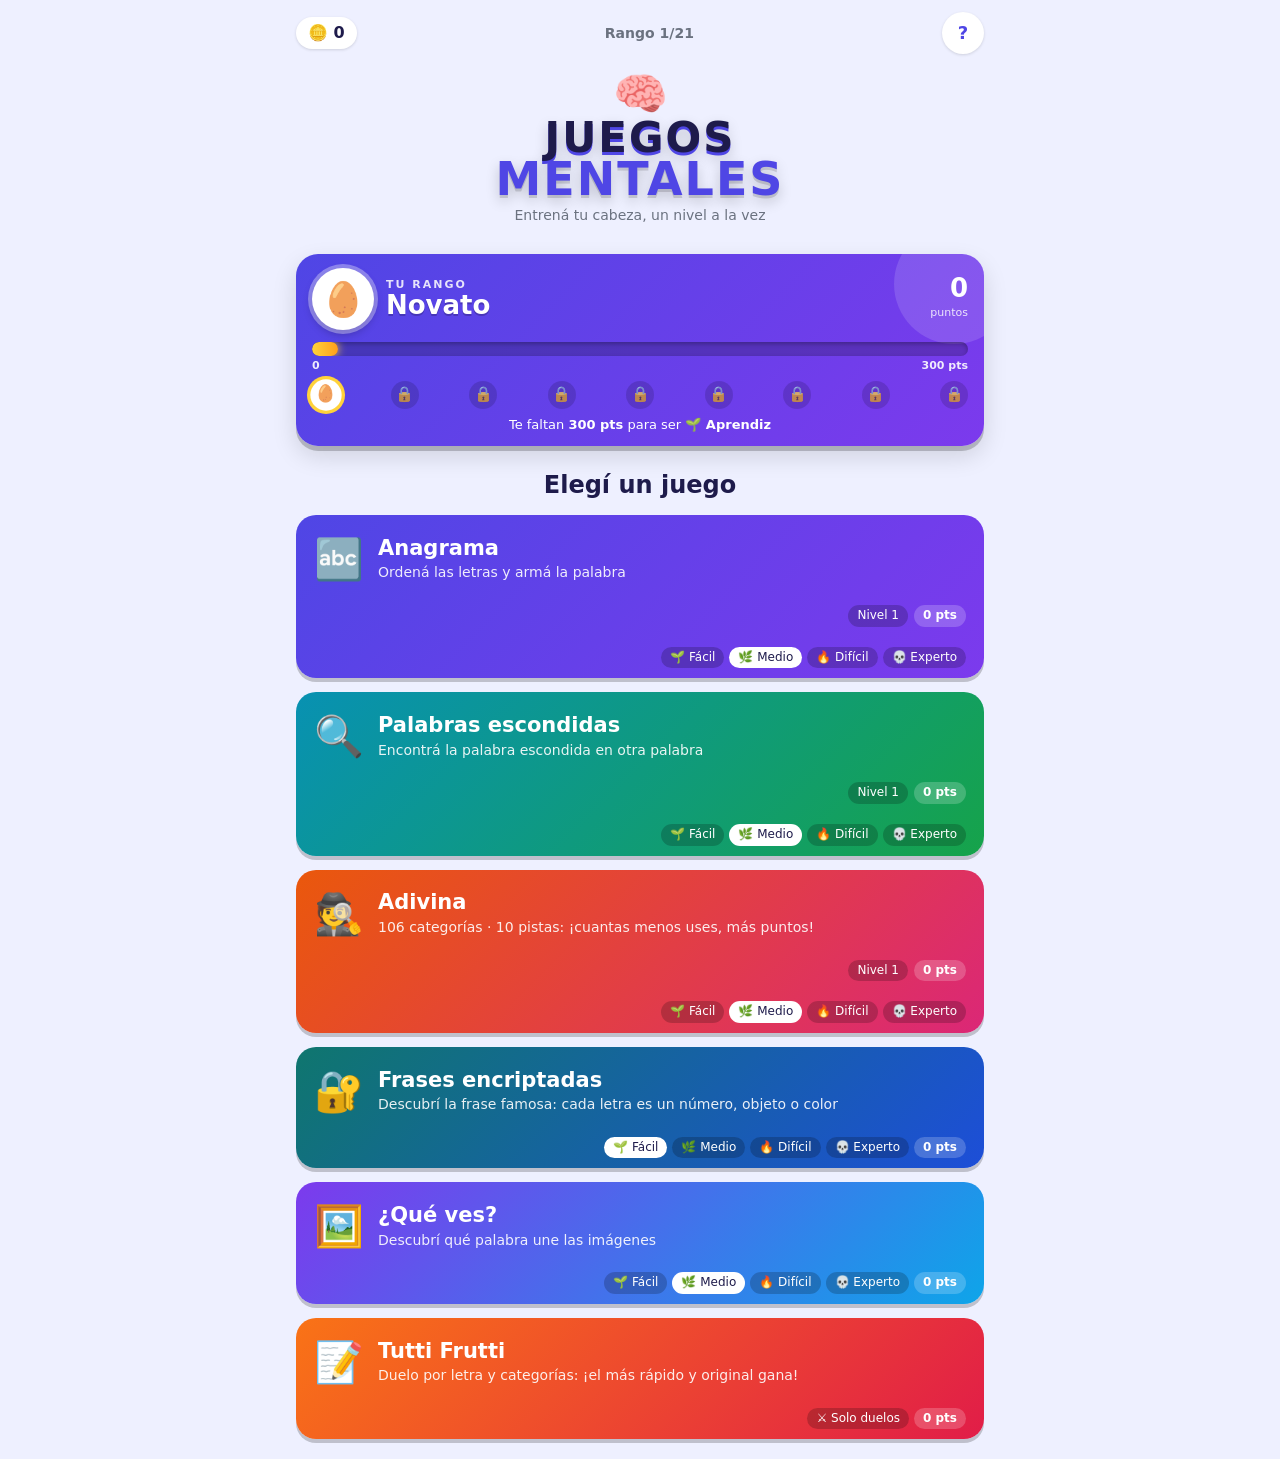
==== commit 4ee3d35c: "Se elimina ¿Cuántas ves?; Palabras escondidas ahora muestra una palabra real con otra escondida y si" ====
--- a/index.html
+++ b/index.html
@@ -28,13 +28,12 @@
     </button>
     <h2 class="mt">Elegí un juego</h2>
     <button class="gcard g1" data-game="ana"><span class="ico">🔤</span><span><b>Anagrama</b><small>Ordená las letras y armá la palabra</small></span><em><span id="mLvAna"></span><u id="mPtsAna"></u></em><em class="chips"><span data-diff="f">🌱 Fácil</span><span data-diff="m">🌿 Medio</span><span data-diff="d">🔥 Difícil</span><span data-diff="e">💀 Experto</span></em></button>
-    <button class="gcard g2" data-game="hid"><span class="ico">🔍</span><span><b>Palabras escondidas</b><small>Hay letras de más: encontrá la palabra</small></span><em><span id="mLvHid"></span><u id="mPtsHid"></u></em><em class="chips"><span data-diff="f">🌱 Fácil</span><span data-diff="m">🌿 Medio</span><span data-diff="d">🔥 Difícil</span><span data-diff="e">💀 Experto</span></em></button>
+    <button class="gcard g2" data-game="hid"><span class="ico">🔍</span><span><b>Palabras escondidas</b><small>Encontrá la palabra escondida en otra palabra</small></span><em><span id="mLvHid"></span><u id="mPtsHid"></u></em><em class="chips"><span data-diff="f">🌱 Fácil</span><span data-diff="m">🌿 Medio</span><span data-diff="d">🔥 Difícil</span><span data-diff="e">💀 Experto</span></em></button>
     <button class="gcard g3" data-game="adi"><span class="ico">🕵️</span><span><b>Adivina</b><small>106 categorías · 10 pistas: ¡cuantas menos uses, más puntos!</small></span><em><span id="mLvAdi"></span><u id="mPtsAdi"></u></em><em class="chips"><span data-diff="f">🌱 Fácil</span><span data-diff="m">🌿 Medio</span><span data-diff="d">🔥 Difícil</span><span data-diff="e">💀 Experto</span></em></button>
     <button class="gcard g4" data-game="cri"><span class="ico">🔐</span><span><b>Frases encriptadas</b><small>Descubrí la frase famosa: cada letra es un número, objeto o color</small></span>
       <em class="chips"><span data-diff="f">🌱 Fácil</span><span data-diff="m">🌿 Medio</span><span data-diff="d">🔥 Difícil</span><span data-diff="e">💀 Experto</span><u id="mPtsCri"></u></em></button>
     <button class="gcard g5" data-game="qv"><span class="ico">🖼️</span><span><b>¿Qué ves?</b><small>Descubrí qué palabra une las imágenes</small></span><em class="chips"><span data-diff="f">🌱 Fácil</span><span data-diff="m">🌿 Medio</span><span data-diff="d">🔥 Difícil</span><span data-diff="e">💀 Experto</span><u id="mPtsQv"></u></em></button>
     <button class="gcard g6" data-game="tf"><span class="ico">📝</span><span><b>Tutti Frutti</b><small>Duelo por letra y categorías: ¡el más rápido y original gana!</small></span><em class="chips"><span>⚔ Solo duelos</span><u id="mPtsTf"></u></em></button>
-    <button class="gcard g7" data-game="cv"><span class="ico">🔤</span><span><b>¿Cuántas ves?</b><small>Armá todas las palabras que puedas con las letras de una palabra</small></span><em><span id="mLvCv"></span><u id="mPtsCv"></u></em><em class="chips"><span data-diff="f">🌱 Fácil</span><span data-diff="m">🌿 Medio</span><span data-diff="d">🔥 Difícil</span><span data-diff="e">💀 Experto</span></em></button>
   </section>
 
   <section id="adHome" class="screen" hidden>
@@ -82,33 +81,6 @@
     <div class="crkeys" id="crKeys"></div>
     <div class="tools three" id="crTools"><button id="crHint">💡<small>Letra · 10🪙</small></button><button id="crCheck">✔<small>Revisar</small></button><button id="crSkip">⏭<small>Pasar</small></button></div>
     <div class="float" id="crFloat" aria-live="polite"></div>
-  </section>
-
-  <section id="cvHome" class="screen" hidden>
-    <div class="topbar"><button class="ib" id="cvBack" aria-label="Menú de juegos">‹</button><span class="coins">🪙 <b id="cvCoins">0</b></span><span class="rank" id="cvRank"></span><button class="ib help" data-help="cv" aria-label="Cómo se juega">?</button></div>
-    <div class="crlogo">🔤<h1>¿CUÁNTAS VES?</h1></div>
-    <p class="tag">Armá todas las palabras que puedas</p>
-    <div class="diffs" id="cvDiffs"></div>
-    <div class="levelcard" id="cvLvl"></div>
-    <button class="big" id="cvPlay">▶ Jugar</button>
-    <div class="srsel"></div>
-    <div class="duelrow"><button class="mini wide" data-dxk="cv" data-dx="live">⚔ Duelo en vivo</button><button class="mini wide" data-dxk="cv" data-dx="link">📨 Desafío por link</button></div>
-    <p class="how">Aparece una palabra: armá todas las palabras que puedas usando sus letras (de 2 letras o más, existentes en el diccionario). No hay pistas: escribilas, tocá las letras o decilas con el micrófono. Tenés que llegar a la meta antes de que se acabe el tiempo.</p>
-  </section>
-
-  <section id="cvGame" class="screen" hidden>
-    <div class="topbar"><button class="ib" id="cvQuit" aria-label="Salir">✕</button><span class="lives" id="cvLives"></span><span class="coins">🪙 <b id="cvTotal">0</b></span><button class="ib help" data-help="cv" aria-label="Cómo se juega">?</button></div>
-    <div class="rival dxbar" hidden></div>
-    <div class="dots" id="cvDots"></div>
-    <div class="timer"><i id="cvBar"></i><b id="cvTime"></b></div>
-    <div class="cvword" id="cvWord"></div>
-    <div class="cvcount" id="cvCount"></div>
-    <div class="cvfound" id="cvFound"></div>
-    <div class="cvcur" id="cvCur">·</div>
-    <div class="cvtiles pool" id="cvTiles"></div>
-    <div class="tools three"><button id="cvDel">⌫<small>Borrar</small></button><button id="cvShuf">🔀<small>Mezclar</small></button><button id="cvMic" class="mic">🎤<small>Decir</small></button></div>
-    <button class="mini wide" id="cvDone">🏁 Terminar</button>
-    <div class="float" id="cvFloat" aria-live="polite"></div>
   </section>
 
   <section id="qvHome" class="screen" hidden>
@@ -219,7 +191,6 @@
 <script src="enigmas.js"></script>
 <script src="enigmas-2.js"></script>
 <script src="quever.js"></script>
-<script src="cuantas.js"></script>
 <script src="duelos.js"></script>
 <script src="serie.js"></script>
 <script src="voz.js"></script>
--- a/styles.css
+++ b/styles.css
@@ -258,17 +258,3 @@
 /* ¿Qué ves?: casillas que se adaptan al ancho */
 #qvSlots .tile{width:var(--tw,44px);height:calc(var(--tw,44px)*1.18);font-size:calc(var(--tw,44px)*.52);min-width:0}
 .qvword{max-width:100%;flex-wrap:wrap;justify-content:center}
-
-/* ¿Cuántas ves? */
-.g7{background:linear-gradient(135deg,#14b8a6,#0369a1)}
-.cvword{text-align:center;font-size:clamp(26px,9vw,44px);font-weight:900;letter-spacing:.12em;margin:4px 0 0;word-break:break-word}
-.cvcount{text-align:center;font-size:14px;opacity:.9}
-.cvfound{display:flex;flex-wrap:wrap;gap:5px;justify-content:center;align-content:flex-start;min-height:74px;max-height:26vh;overflow-y:auto;padding:6px;background:var(--panel);border-radius:12px;margin:6px 0}
-.cvfound span{background:var(--good);color:#fff;border-radius:999px;padding:3px 10px;font-weight:700;font-size:14px}
-.cvfound em{opacity:.6;font-size:13px;align-self:center}
-.cvcur{text-align:center;font-size:28px;font-weight:900;letter-spacing:.15em;min-height:38px;text-transform:uppercase}
-.cvtiles{display:flex;flex-wrap:wrap;gap:6px;justify-content:center;margin:4px 0}
-.cvtiles .tile{width:42px;height:48px;font-size:22px}
-.tools.four{grid-template-columns:repeat(4,1fr)}
-.cvmiss{font-size:13px;line-height:1.6;max-height:30vh;overflow:auto;text-align:left}
-#cvGame .tools{margin-top:0}
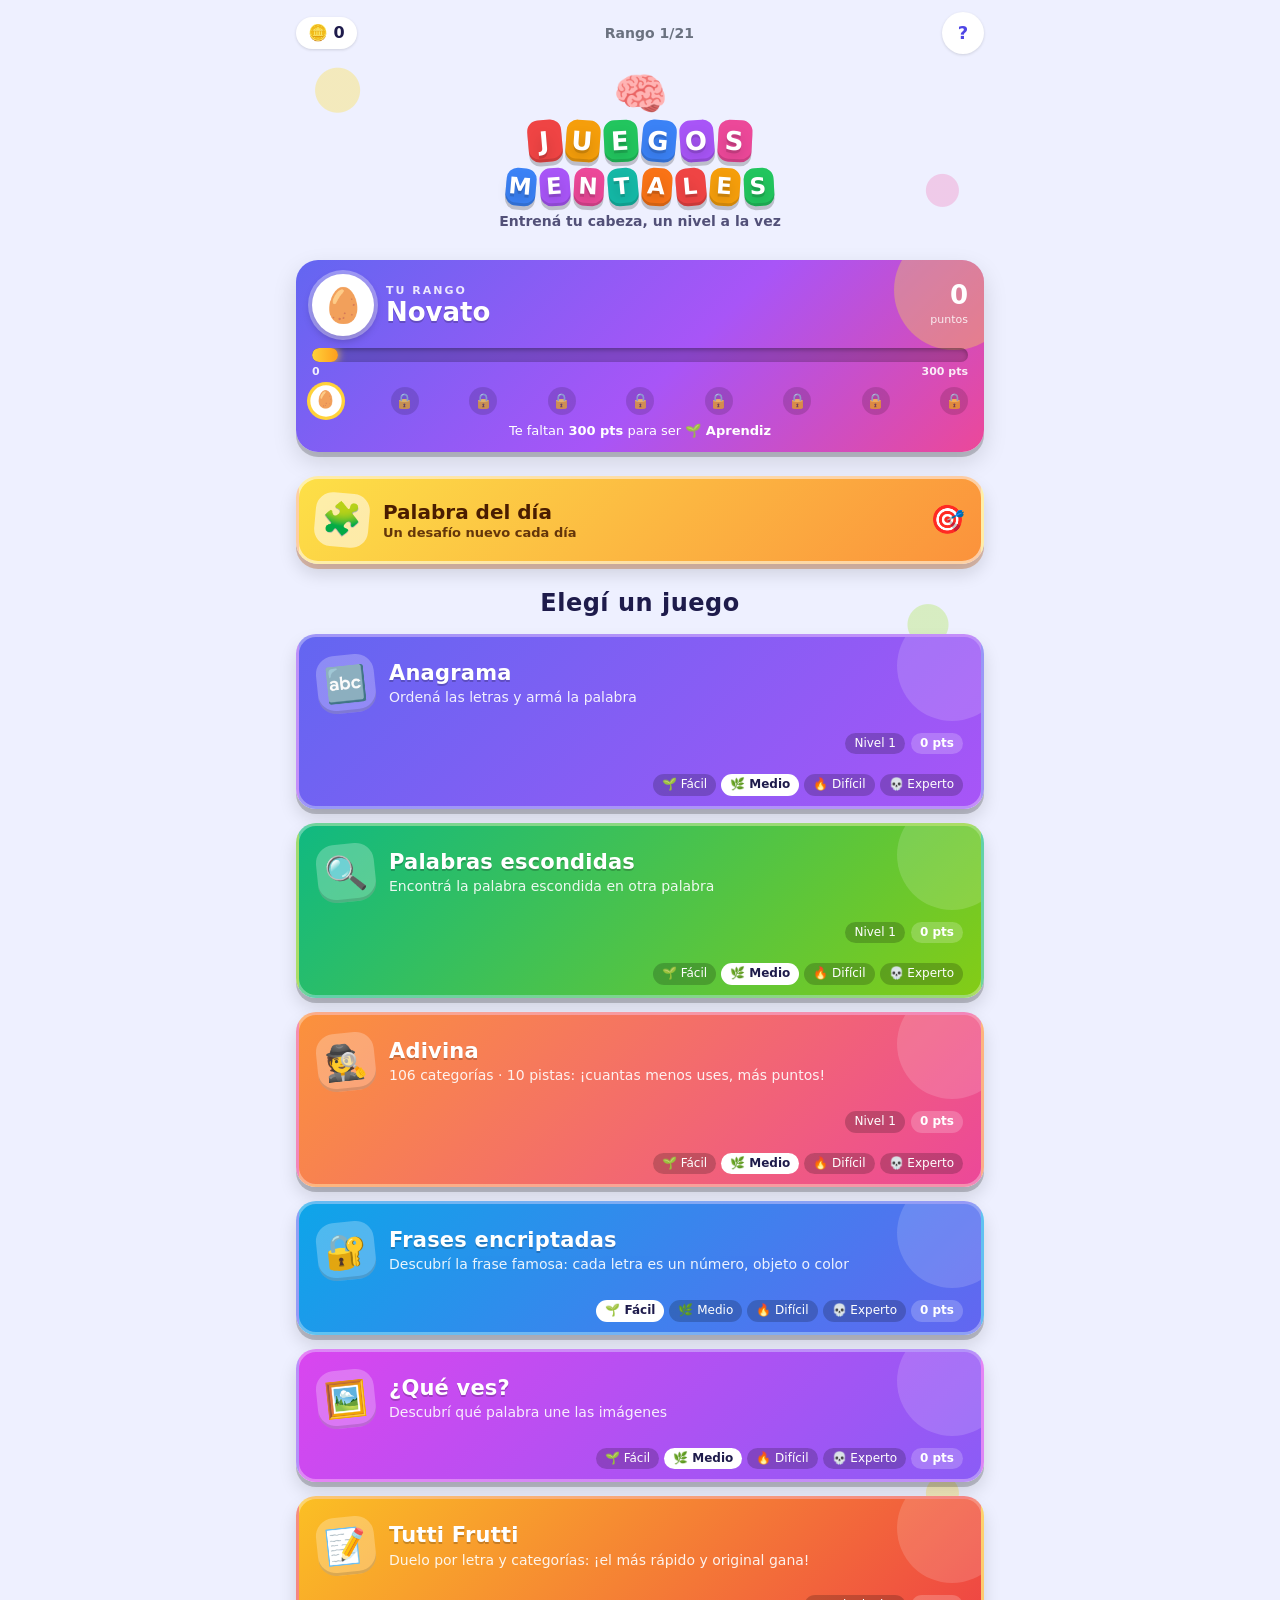
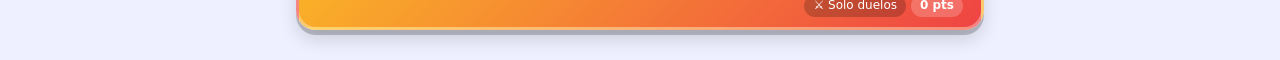
==== commit b6125d45: "Palabra del día con calendario y aviso diario opcional; portada más colorida Co-Authored-By: Claude " ====
--- a/index.html
+++ b/index.html
@@ -19,13 +19,14 @@
 <div id="app">
   <section id="menu" class="screen">
     <div class="topbar"><span class="coins">🪙 <b id="mCoins">0</b></span><span class="rank" id="mRank"></span><button class="ib help" data-help="all" aria-label="Cómo se juega">?</button></div>
-    <div class="brand"><div class="brain">🧠</div><h1>JUEGOS<br><span>MENTALES</span></h1><p>Entrená tu cabeza, un nivel a la vez</p></div>
+    <div class="brand"><div class="brain">🧠</div><h1 class="logo2" aria-label="Juegos mentales"><span class="lw"><i style="--c:#ef4444;--r:-5deg">J</i><i style="--c:#f59e0b;--r:4deg">U</i><i style="--c:#22c55e;--r:-3deg">E</i><i style="--c:#3b82f6;--r:5deg">G</i><i style="--c:#a855f7;--r:-4deg">O</i><i style="--c:#ec4899;--r:3deg">S</i></span><span class="lw"><i style="--c:#3b82f6;--r:5deg">M</i><i style="--c:#a855f7;--r:-4deg">E</i><i style="--c:#ec4899;--r:3deg">N</i><i style="--c:#14b8a6;--r:-5deg">T</i><i style="--c:#f97316;--r:4deg">A</i><i style="--c:#ef4444;--r:-5deg">L</i><i style="--c:#f59e0b;--r:4deg">E</i><i style="--c:#22c55e;--r:-3deg">S</i></span></h1><p>Entrená tu cabeza, un nivel a la vez</p></div>
     <button class="grank" id="gRank" aria-label="Ver todos los rangos">
       <div class="gtop"><div class="gbadge" id="mBadge">🥚</div><div class="gname"><small>TU RANGO</small><b id="mRankName"></b></div><div class="gpts"><b id="mTotal">0</b><small>puntos</small></div></div>
       <div class="gtrack"><div class="gbar"><i id="mBar"></i></div><div class="gends"><span id="mFrom"></span><span id="mTo"></span></div></div>
       <div class="gsteps" id="mSteps"></div>
       <p class="gnext" id="mNext"></p>
     </button>
+    <button class="dlycard" id="dlyCard" data-game="dly"><span class="ico">🧩</span><span><b>Palabra del día</b><small id="dlySub"></small></span><i id="dlyBadge">🎯</i></button>
     <h2 class="mt">Elegí un juego</h2>
     <button class="gcard g1" data-game="ana"><span class="ico">🔤</span><span><b>Anagrama</b><small>Ordená las letras y armá la palabra</small></span><em><span id="mLvAna"></span><u id="mPtsAna"></u></em><em class="chips"><span data-diff="f">🌱 Fácil</span><span data-diff="m">🌿 Medio</span><span data-diff="d">🔥 Difícil</span><span data-diff="e">💀 Experto</span></em></button>
     <button class="gcard g2" data-game="hid"><span class="ico">🔍</span><span><b>Palabras escondidas</b><small>Encontrá la palabra escondida en otra palabra</small></span><em><span id="mLvHid"></span><u id="mPtsHid"></u></em><em class="chips"><span data-diff="f">🌱 Fácil</span><span data-diff="m">🌿 Medio</span><span data-diff="d">🔥 Difícil</span><span data-diff="e">💀 Experto</span></em></button>
@@ -81,6 +82,21 @@
     <div class="crkeys" id="crKeys"></div>
     <div class="tools three" id="crTools"><button id="crHint">💡<small>Letra · 10🪙</small></button><button id="crCheck">✔<small>Revisar</small></button><button id="crSkip">⏭<small>Pasar</small></button></div>
     <div class="float" id="crFloat" aria-live="polite"></div>
+  </section>
+
+  <section id="dlyHome" class="screen" hidden>
+    <div class="topbar"><button class="ib" id="dlyBack" aria-label="Menú de juegos">‹</button><span class="coins">🪙 <b id="dlyCoins">0</b></span><span class="rank">Desafío diario</span></div>
+    <div class="crlogo">🧩<h1>PALABRA DEL DÍA</h1></div>
+    <p class="tag">Un desafío nuevo cada día, igual para todos</p>
+    <div class="dlystats"><div id="dlyStreak"></div><div id="dlyTotal"></div></div>
+    <button class="big dlyplay" id="dlyPlay"></button>
+    <div class="dlycal">
+      <div class="dlyhead"><button class="ib" id="dlyPrev" aria-label="Mes anterior">‹</button><b id="dlyMonth"></b><button class="ib" id="dlyNext" aria-label="Mes siguiente">›</button></div>
+      <div class="dlydow"><i>L</i><i>M</i><i>M</i><i>J</i><i>V</i><i>S</i><i>D</i></div>
+      <div class="dlygrid" id="dlyGrid"></div>
+    </div>
+    <button class="dlynotif" id="dlyNotif"></button>
+    <p class="how">Cada día hay una palabra nueva de Palabras escondidas. Si no la resolvés, podés intentarlo de nuevo. Los días pasados que te faltan se pueden jugar desde el calendario.</p>
   </section>
 
   <section id="qvHome" class="screen" hidden>
@@ -193,6 +209,7 @@
 <script src="quever.js"></script>
 <script src="duelos.js"></script>
 <script src="serie.js"></script>
+<script src="diario.js"></script>
 <script src="voz.js"></script>
 <script src="frutti-data.js"></script>
 <script src="frutti-data2.js"></script>
--- a/styles.css
+++ b/styles.css
@@ -44,7 +44,7 @@
 .cat{text-align:center;color:var(--mut)}.cat b{color:var(--ink)}
 .slots,.pool{display:flex;flex-wrap:wrap;justify-content:center;gap:8px}
 .pool{margin-top:6px}
-.tile{width:44px;height:52px;border-radius:11px;background:var(--tile);border:2px solid var(--tileb);font-size:24px;font-weight:800;color:var(--ink);box-shadow:0 3px 0 var(--tileb);transition:transform .1s}
+.tile{display:inline-flex;align-items:center;justify-content:center;padding:0;line-height:1;width:44px;height:52px;border-radius:11px;background:var(--tile);border:2px solid var(--tileb);font-size:24px;font-weight:800;color:var(--ink);box-shadow:0 3px 0 var(--tileb);transition:transform .1s}
 .tile:active{transform:scale(.92)}
 .pool .tile.gone{opacity:.15;box-shadow:none}
 .slot{background:transparent;border-style:dashed;box-shadow:none}
@@ -258,3 +258,54 @@
 /* ¿Qué ves?: casillas que se adaptan al ancho */
 #qvSlots .tile{width:var(--tw,44px);height:calc(var(--tw,44px)*1.18);font-size:calc(var(--tw,44px)*.52);min-width:0}
 .qvword{max-width:100%;flex-wrap:wrap;justify-content:center}
+
+/* ===== Portada colorida ===== */
+:root{--rounded:ui-rounded,"SF Pro Rounded","Arial Rounded MT Bold","Varela Round",system-ui,-apple-system,"Segoe UI",Roboto,sans-serif}
+#menu{position:relative;isolation:isolate}
+#menu::before{content:"";position:absolute;inset:-10px -16px;z-index:-1;pointer-events:none;opacity:.9;
+  background:
+   radial-gradient(circle at 8% 6%,#fde04766 0 22px,transparent 23px),radial-gradient(circle at 92% 12%,#f472b655 0 16px,transparent 17px),
+   radial-gradient(circle at 14% 30%,#38bdf855 0 12px,transparent 13px),radial-gradient(circle at 90% 38%,#a3e63555 0 20px,transparent 21px),
+   radial-gradient(circle at 6% 58%,#fb923c55 0 18px,transparent 19px),radial-gradient(circle at 94% 64%,#c084fc55 0 14px,transparent 15px),
+   radial-gradient(circle at 10% 84%,#34d39955 0 20px,transparent 21px),radial-gradient(circle at 92% 90%,#fde04766 0 16px,transparent 17px)}
+.brand h1.logo2{font-family:var(--rounded);text-shadow:none;margin:4px 0 6px;display:flex;flex-direction:column;align-items:center;gap:6px;font-size:inherit}
+.logo2 .lw{display:flex;justify-content:center;gap:4px}
+.logo2 i{font-style:normal;display:grid;place-items:center;width:34px;height:42px;border-radius:11px;background:var(--c);color:#fff;font-size:26px;font-weight:900;transform:rotate(var(--r));box-shadow:0 4px 0 #0003,inset 0 -3px 0 #0002;animation:logo 2.6s ease-in-out infinite}
+.logo2 .lw:nth-child(2) i{width:30px;height:38px;font-size:23px}
+.logo2 i:nth-child(2n){animation-delay:.3s}.logo2 i:nth-child(3n){animation-delay:.6s}
+@keyframes logo{0%,100%{translate:0 0}50%{translate:0 -4px}}
+.brand p{font-family:var(--rounded);font-weight:700;color:var(--ink);opacity:.75}
+.mt{font-family:var(--rounded);font-weight:900;letter-spacing:.5px}
+.grank{background:linear-gradient(135deg,#6366f1 0%,#a855f7 55%,#ec4899 100%)}
+.grank::after{background:#fde04755}
+.gcard{font-family:var(--rounded);overflow:hidden;border:3px solid #fff5;box-shadow:0 5px 0 #0003,0 10px 18px #0002}
+.gcard::before{content:"";position:absolute;right:-26px;top:-26px;width:110px;height:110px;border-radius:50%;background:#ffffff26;pointer-events:none}
+.gcard .ico{display:grid;place-items:center;width:58px;height:58px;border-radius:18px;background:#ffffff40;font-size:34px;transform:rotate(-6deg);box-shadow:inset 0 -3px 0 #0002;flex:none}
+.gcard b{font-weight:900;letter-spacing:.2px;text-shadow:0 2px 0 #0003}
+.g1{background:linear-gradient(135deg,#6366f1,#a855f7)}.g2{background:linear-gradient(135deg,#10b981,#84cc16)}
+.g3{background:linear-gradient(135deg,#fb923c,#ec4899)}.g4{background:linear-gradient(135deg,#0ea5e9,#6366f1)}
+.g5{background:linear-gradient(135deg,#d946ef,#8b5cf6)}.g6{background:linear-gradient(135deg,#fbbf24,#ef4444)}
+.gcard .chips span.on,.gcard em span.on{background:#fff;color:#1e1b4b;font-weight:800}
+/* Tarjeta de la palabra del día */
+.dlycard{display:flex;align-items:center;gap:14px;width:100%;text-align:left;padding:14px 16px;border-radius:22px;color:#4a1d00;font-family:var(--rounded);background:linear-gradient(135deg,#fde047,#fb923c);border:3px solid #fff8;box-shadow:0 5px 0 #b4530955,0 10px 18px #0002;margin:6px 0 4px;position:relative;overflow:hidden}
+.dlycard:active{transform:translateY(2px)}
+.dlycard .ico{display:grid;place-items:center;width:54px;height:54px;border-radius:17px;background:#fff8;font-size:32px;transform:rotate(5deg);flex:none}
+.dlycard>span:nth-child(2){flex:1;min-width:0}.dlycard b{display:block;font-size:20px;font-weight:900}.dlycard small{display:block;font-size:13px;font-weight:700;opacity:.85}
+.dlycard i{font-style:normal;font-size:28px;animation:bob 1.8s ease-in-out infinite}
+.dlycard.done{background:linear-gradient(135deg,#86efac,#22d3ee);color:#064e3b}.dlycard.done i{animation:none}
+/* Pantalla del desafío diario */
+.dlystats{display:grid;grid-template-columns:1fr 1fr;gap:10px}
+.dlystats div{background:var(--panel);border-radius:16px;padding:10px;text-align:center;box-shadow:0 2px 0 #0002}
+.dlystats b{display:block;font-size:22px;font-weight:900}.dlystats small{color:var(--mut);font-size:12px}
+.dlyplay{background:linear-gradient(135deg,#f59e0b,#ef4444)}.dlyplay small{display:block;font-size:12px;font-weight:600;opacity:.9}
+.dlyplay.done{background:linear-gradient(135deg,#22c55e,#06b6d4)}
+.dlycal{background:var(--panel);border-radius:20px;padding:12px;box-shadow:0 3px 0 #0002}
+.dlyhead{display:flex;align-items:center;justify-content:space-between;margin-bottom:6px}.dlyhead b{font-size:18px;text-transform:capitalize;font-weight:900}
+.dlydow,.dlygrid{display:grid;grid-template-columns:repeat(7,1fr);gap:5px}.dlydow i{font-style:normal;text-align:center;font-size:12px;font-weight:800;color:var(--mut)}
+.dlygrid .e{display:block}
+.dlygrid .d{aspect-ratio:1;border-radius:12px;background:var(--bg);color:var(--ink);display:flex;flex-direction:column;align-items:center;justify-content:center;gap:0;font-weight:800;border:2px solid transparent;padding:0}
+.dlygrid .d span{font-size:13px;line-height:1}.dlygrid .d b{font-size:13px;line-height:1.2}
+.dlygrid .d.ok{background:#22c55e;color:#fff}.dlygrid .d.fail{background:#fed7aa;color:#9a3412}
+.dlygrid .d.today{border-color:var(--ac);box-shadow:0 0 0 2px var(--ac)}.dlygrid .d.fut{opacity:.45}.dlygrid .d.old{opacity:.25}
+.dlynotif{background:linear-gradient(135deg,#6366f1,#8b5cf6);color:#fff;border-radius:16px;padding:12px;font-weight:800;text-align:center;box-shadow:0 3px 0 #0003}
+.dlynotif small{display:block;font-weight:600;opacity:.9;font-size:12px}.dlynotif.on{background:linear-gradient(135deg,#16a34a,#0d9488)}.dlynotif u{text-decoration:underline}
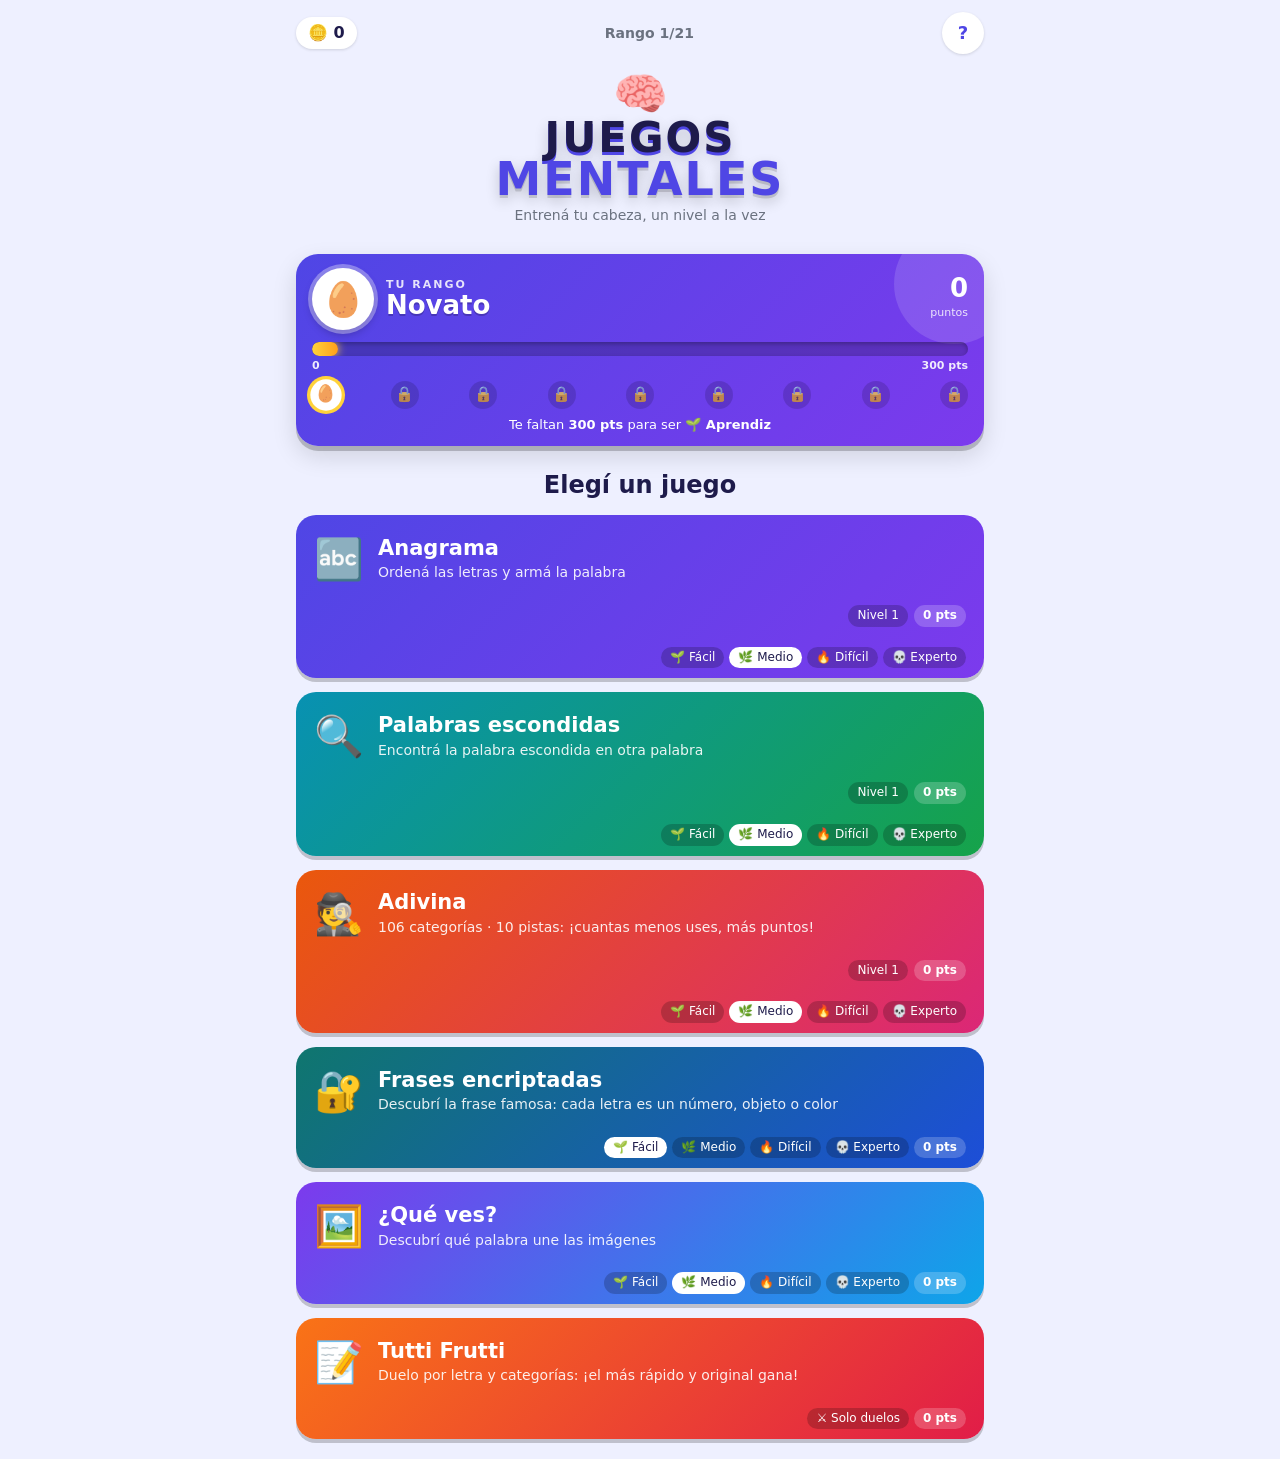
==== commit 63998839: "Revert "Palabra del día con calendario y aviso diario opcional; portada más colorida" This reverts c" ====
--- a/index.html
+++ b/index.html
@@ -19,14 +19,13 @@
 <div id="app">
   <section id="menu" class="screen">
     <div class="topbar"><span class="coins">🪙 <b id="mCoins">0</b></span><span class="rank" id="mRank"></span><button class="ib help" data-help="all" aria-label="Cómo se juega">?</button></div>
-    <div class="brand"><div class="brain">🧠</div><h1 class="logo2" aria-label="Juegos mentales"><span class="lw"><i style="--c:#ef4444;--r:-5deg">J</i><i style="--c:#f59e0b;--r:4deg">U</i><i style="--c:#22c55e;--r:-3deg">E</i><i style="--c:#3b82f6;--r:5deg">G</i><i style="--c:#a855f7;--r:-4deg">O</i><i style="--c:#ec4899;--r:3deg">S</i></span><span class="lw"><i style="--c:#3b82f6;--r:5deg">M</i><i style="--c:#a855f7;--r:-4deg">E</i><i style="--c:#ec4899;--r:3deg">N</i><i style="--c:#14b8a6;--r:-5deg">T</i><i style="--c:#f97316;--r:4deg">A</i><i style="--c:#ef4444;--r:-5deg">L</i><i style="--c:#f59e0b;--r:4deg">E</i><i style="--c:#22c55e;--r:-3deg">S</i></span></h1><p>Entrená tu cabeza, un nivel a la vez</p></div>
+    <div class="brand"><div class="brain">🧠</div><h1>JUEGOS<br><span>MENTALES</span></h1><p>Entrená tu cabeza, un nivel a la vez</p></div>
     <button class="grank" id="gRank" aria-label="Ver todos los rangos">
       <div class="gtop"><div class="gbadge" id="mBadge">🥚</div><div class="gname"><small>TU RANGO</small><b id="mRankName"></b></div><div class="gpts"><b id="mTotal">0</b><small>puntos</small></div></div>
       <div class="gtrack"><div class="gbar"><i id="mBar"></i></div><div class="gends"><span id="mFrom"></span><span id="mTo"></span></div></div>
       <div class="gsteps" id="mSteps"></div>
       <p class="gnext" id="mNext"></p>
     </button>
-    <button class="dlycard" id="dlyCard" data-game="dly"><span class="ico">🧩</span><span><b>Palabra del día</b><small id="dlySub"></small></span><i id="dlyBadge">🎯</i></button>
     <h2 class="mt">Elegí un juego</h2>
     <button class="gcard g1" data-game="ana"><span class="ico">🔤</span><span><b>Anagrama</b><small>Ordená las letras y armá la palabra</small></span><em><span id="mLvAna"></span><u id="mPtsAna"></u></em><em class="chips"><span data-diff="f">🌱 Fácil</span><span data-diff="m">🌿 Medio</span><span data-diff="d">🔥 Difícil</span><span data-diff="e">💀 Experto</span></em></button>
     <button class="gcard g2" data-game="hid"><span class="ico">🔍</span><span><b>Palabras escondidas</b><small>Encontrá la palabra escondida en otra palabra</small></span><em><span id="mLvHid"></span><u id="mPtsHid"></u></em><em class="chips"><span data-diff="f">🌱 Fácil</span><span data-diff="m">🌿 Medio</span><span data-diff="d">🔥 Difícil</span><span data-diff="e">💀 Experto</span></em></button>
@@ -82,21 +81,6 @@
     <div class="crkeys" id="crKeys"></div>
     <div class="tools three" id="crTools"><button id="crHint">💡<small>Letra · 10🪙</small></button><button id="crCheck">✔<small>Revisar</small></button><button id="crSkip">⏭<small>Pasar</small></button></div>
     <div class="float" id="crFloat" aria-live="polite"></div>
-  </section>
-
-  <section id="dlyHome" class="screen" hidden>
-    <div class="topbar"><button class="ib" id="dlyBack" aria-label="Menú de juegos">‹</button><span class="coins">🪙 <b id="dlyCoins">0</b></span><span class="rank">Desafío diario</span></div>
-    <div class="crlogo">🧩<h1>PALABRA DEL DÍA</h1></div>
-    <p class="tag">Un desafío nuevo cada día, igual para todos</p>
-    <div class="dlystats"><div id="dlyStreak"></div><div id="dlyTotal"></div></div>
-    <button class="big dlyplay" id="dlyPlay"></button>
-    <div class="dlycal">
-      <div class="dlyhead"><button class="ib" id="dlyPrev" aria-label="Mes anterior">‹</button><b id="dlyMonth"></b><button class="ib" id="dlyNext" aria-label="Mes siguiente">›</button></div>
-      <div class="dlydow"><i>L</i><i>M</i><i>M</i><i>J</i><i>V</i><i>S</i><i>D</i></div>
-      <div class="dlygrid" id="dlyGrid"></div>
-    </div>
-    <button class="dlynotif" id="dlyNotif"></button>
-    <p class="how">Cada día hay una palabra nueva de Palabras escondidas. Si no la resolvés, podés intentarlo de nuevo. Los días pasados que te faltan se pueden jugar desde el calendario.</p>
   </section>
 
   <section id="qvHome" class="screen" hidden>
@@ -209,7 +193,6 @@
 <script src="quever.js"></script>
 <script src="duelos.js"></script>
 <script src="serie.js"></script>
-<script src="diario.js"></script>
 <script src="voz.js"></script>
 <script src="frutti-data.js"></script>
 <script src="frutti-data2.js"></script>
--- a/styles.css
+++ b/styles.css
@@ -258,54 +258,3 @@
 /* ¿Qué ves?: casillas que se adaptan al ancho */
 #qvSlots .tile{width:var(--tw,44px);height:calc(var(--tw,44px)*1.18);font-size:calc(var(--tw,44px)*.52);min-width:0}
 .qvword{max-width:100%;flex-wrap:wrap;justify-content:center}
-
-/* ===== Portada colorida ===== */
-:root{--rounded:ui-rounded,"SF Pro Rounded","Arial Rounded MT Bold","Varela Round",system-ui,-apple-system,"Segoe UI",Roboto,sans-serif}
-#menu{position:relative;isolation:isolate}
-#menu::before{content:"";position:absolute;inset:-10px -16px;z-index:-1;pointer-events:none;opacity:.9;
-  background:
-   radial-gradient(circle at 8% 6%,#fde04766 0 22px,transparent 23px),radial-gradient(circle at 92% 12%,#f472b655 0 16px,transparent 17px),
-   radial-gradient(circle at 14% 30%,#38bdf855 0 12px,transparent 13px),radial-gradient(circle at 90% 38%,#a3e63555 0 20px,transparent 21px),
-   radial-gradient(circle at 6% 58%,#fb923c55 0 18px,transparent 19px),radial-gradient(circle at 94% 64%,#c084fc55 0 14px,transparent 15px),
-   radial-gradient(circle at 10% 84%,#34d39955 0 20px,transparent 21px),radial-gradient(circle at 92% 90%,#fde04766 0 16px,transparent 17px)}
-.brand h1.logo2{font-family:var(--rounded);text-shadow:none;margin:4px 0 6px;display:flex;flex-direction:column;align-items:center;gap:6px;font-size:inherit}
-.logo2 .lw{display:flex;justify-content:center;gap:4px}
-.logo2 i{font-style:normal;display:grid;place-items:center;width:34px;height:42px;border-radius:11px;background:var(--c);color:#fff;font-size:26px;font-weight:900;transform:rotate(var(--r));box-shadow:0 4px 0 #0003,inset 0 -3px 0 #0002;animation:logo 2.6s ease-in-out infinite}
-.logo2 .lw:nth-child(2) i{width:30px;height:38px;font-size:23px}
-.logo2 i:nth-child(2n){animation-delay:.3s}.logo2 i:nth-child(3n){animation-delay:.6s}
-@keyframes logo{0%,100%{translate:0 0}50%{translate:0 -4px}}
-.brand p{font-family:var(--rounded);font-weight:700;color:var(--ink);opacity:.75}
-.mt{font-family:var(--rounded);font-weight:900;letter-spacing:.5px}
-.grank{background:linear-gradient(135deg,#6366f1 0%,#a855f7 55%,#ec4899 100%)}
-.grank::after{background:#fde04755}
-.gcard{font-family:var(--rounded);overflow:hidden;border:3px solid #fff5;box-shadow:0 5px 0 #0003,0 10px 18px #0002}
-.gcard::before{content:"";position:absolute;right:-26px;top:-26px;width:110px;height:110px;border-radius:50%;background:#ffffff26;pointer-events:none}
-.gcard .ico{display:grid;place-items:center;width:58px;height:58px;border-radius:18px;background:#ffffff40;font-size:34px;transform:rotate(-6deg);box-shadow:inset 0 -3px 0 #0002;flex:none}
-.gcard b{font-weight:900;letter-spacing:.2px;text-shadow:0 2px 0 #0003}
-.g1{background:linear-gradient(135deg,#6366f1,#a855f7)}.g2{background:linear-gradient(135deg,#10b981,#84cc16)}
-.g3{background:linear-gradient(135deg,#fb923c,#ec4899)}.g4{background:linear-gradient(135deg,#0ea5e9,#6366f1)}
-.g5{background:linear-gradient(135deg,#d946ef,#8b5cf6)}.g6{background:linear-gradient(135deg,#fbbf24,#ef4444)}
-.gcard .chips span.on,.gcard em span.on{background:#fff;color:#1e1b4b;font-weight:800}
-/* Tarjeta de la palabra del día */
-.dlycard{display:flex;align-items:center;gap:14px;width:100%;text-align:left;padding:14px 16px;border-radius:22px;color:#4a1d00;font-family:var(--rounded);background:linear-gradient(135deg,#fde047,#fb923c);border:3px solid #fff8;box-shadow:0 5px 0 #b4530955,0 10px 18px #0002;margin:6px 0 4px;position:relative;overflow:hidden}
-.dlycard:active{transform:translateY(2px)}
-.dlycard .ico{display:grid;place-items:center;width:54px;height:54px;border-radius:17px;background:#fff8;font-size:32px;transform:rotate(5deg);flex:none}
-.dlycard>span:nth-child(2){flex:1;min-width:0}.dlycard b{display:block;font-size:20px;font-weight:900}.dlycard small{display:block;font-size:13px;font-weight:700;opacity:.85}
-.dlycard i{font-style:normal;font-size:28px;animation:bob 1.8s ease-in-out infinite}
-.dlycard.done{background:linear-gradient(135deg,#86efac,#22d3ee);color:#064e3b}.dlycard.done i{animation:none}
-/* Pantalla del desafío diario */
-.dlystats{display:grid;grid-template-columns:1fr 1fr;gap:10px}
-.dlystats div{background:var(--panel);border-radius:16px;padding:10px;text-align:center;box-shadow:0 2px 0 #0002}
-.dlystats b{display:block;font-size:22px;font-weight:900}.dlystats small{color:var(--mut);font-size:12px}
-.dlyplay{background:linear-gradient(135deg,#f59e0b,#ef4444)}.dlyplay small{display:block;font-size:12px;font-weight:600;opacity:.9}
-.dlyplay.done{background:linear-gradient(135deg,#22c55e,#06b6d4)}
-.dlycal{background:var(--panel);border-radius:20px;padding:12px;box-shadow:0 3px 0 #0002}
-.dlyhead{display:flex;align-items:center;justify-content:space-between;margin-bottom:6px}.dlyhead b{font-size:18px;text-transform:capitalize;font-weight:900}
-.dlydow,.dlygrid{display:grid;grid-template-columns:repeat(7,1fr);gap:5px}.dlydow i{font-style:normal;text-align:center;font-size:12px;font-weight:800;color:var(--mut)}
-.dlygrid .e{display:block}
-.dlygrid .d{aspect-ratio:1;border-radius:12px;background:var(--bg);color:var(--ink);display:flex;flex-direction:column;align-items:center;justify-content:center;gap:0;font-weight:800;border:2px solid transparent;padding:0}
-.dlygrid .d span{font-size:13px;line-height:1}.dlygrid .d b{font-size:13px;line-height:1.2}
-.dlygrid .d.ok{background:#22c55e;color:#fff}.dlygrid .d.fail{background:#fed7aa;color:#9a3412}
-.dlygrid .d.today{border-color:var(--ac);box-shadow:0 0 0 2px var(--ac)}.dlygrid .d.fut{opacity:.45}.dlygrid .d.old{opacity:.25}
-.dlynotif{background:linear-gradient(135deg,#6366f1,#8b5cf6);color:#fff;border-radius:16px;padding:12px;font-weight:800;text-align:center;box-shadow:0 3px 0 #0003}
-.dlynotif small{display:block;font-weight:600;opacity:.9;font-size:12px}.dlynotif.on{background:linear-gradient(135deg,#16a34a,#0d9488)}.dlynotif u{text-decoration:underline}
